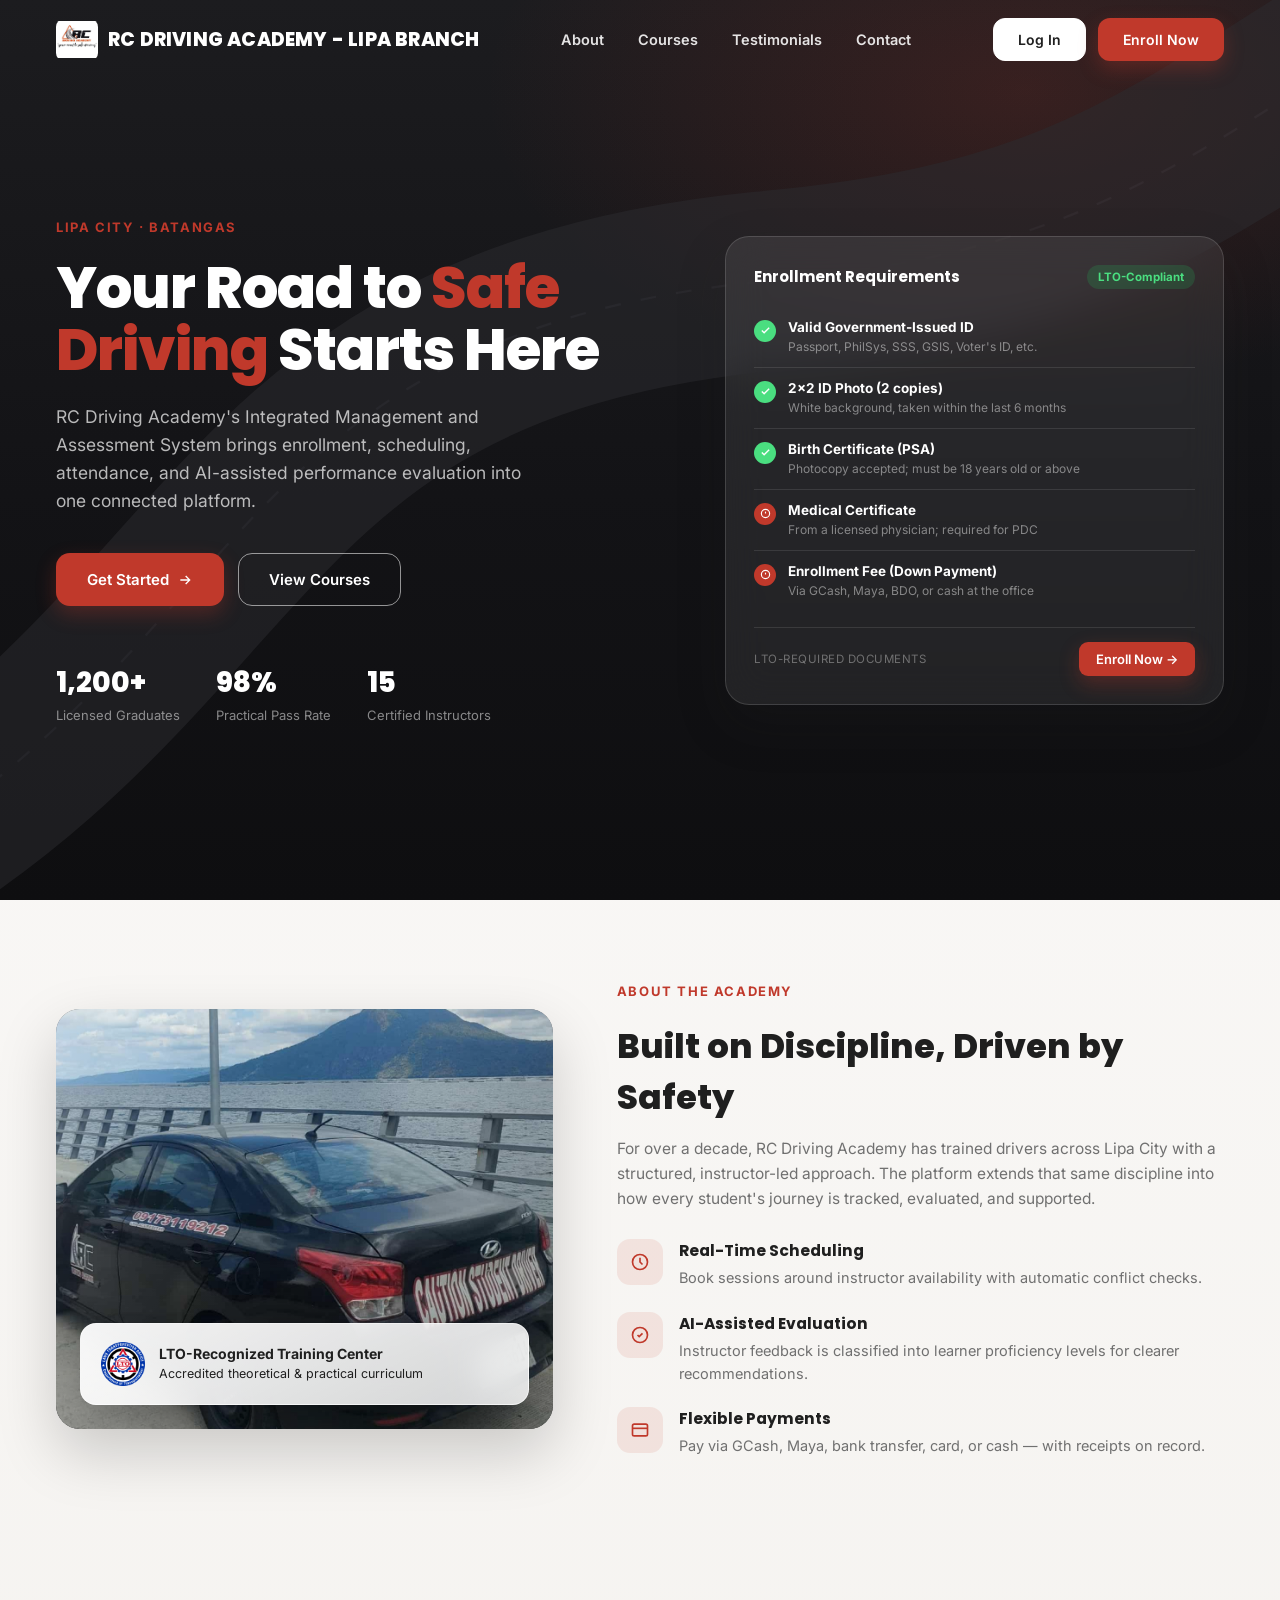
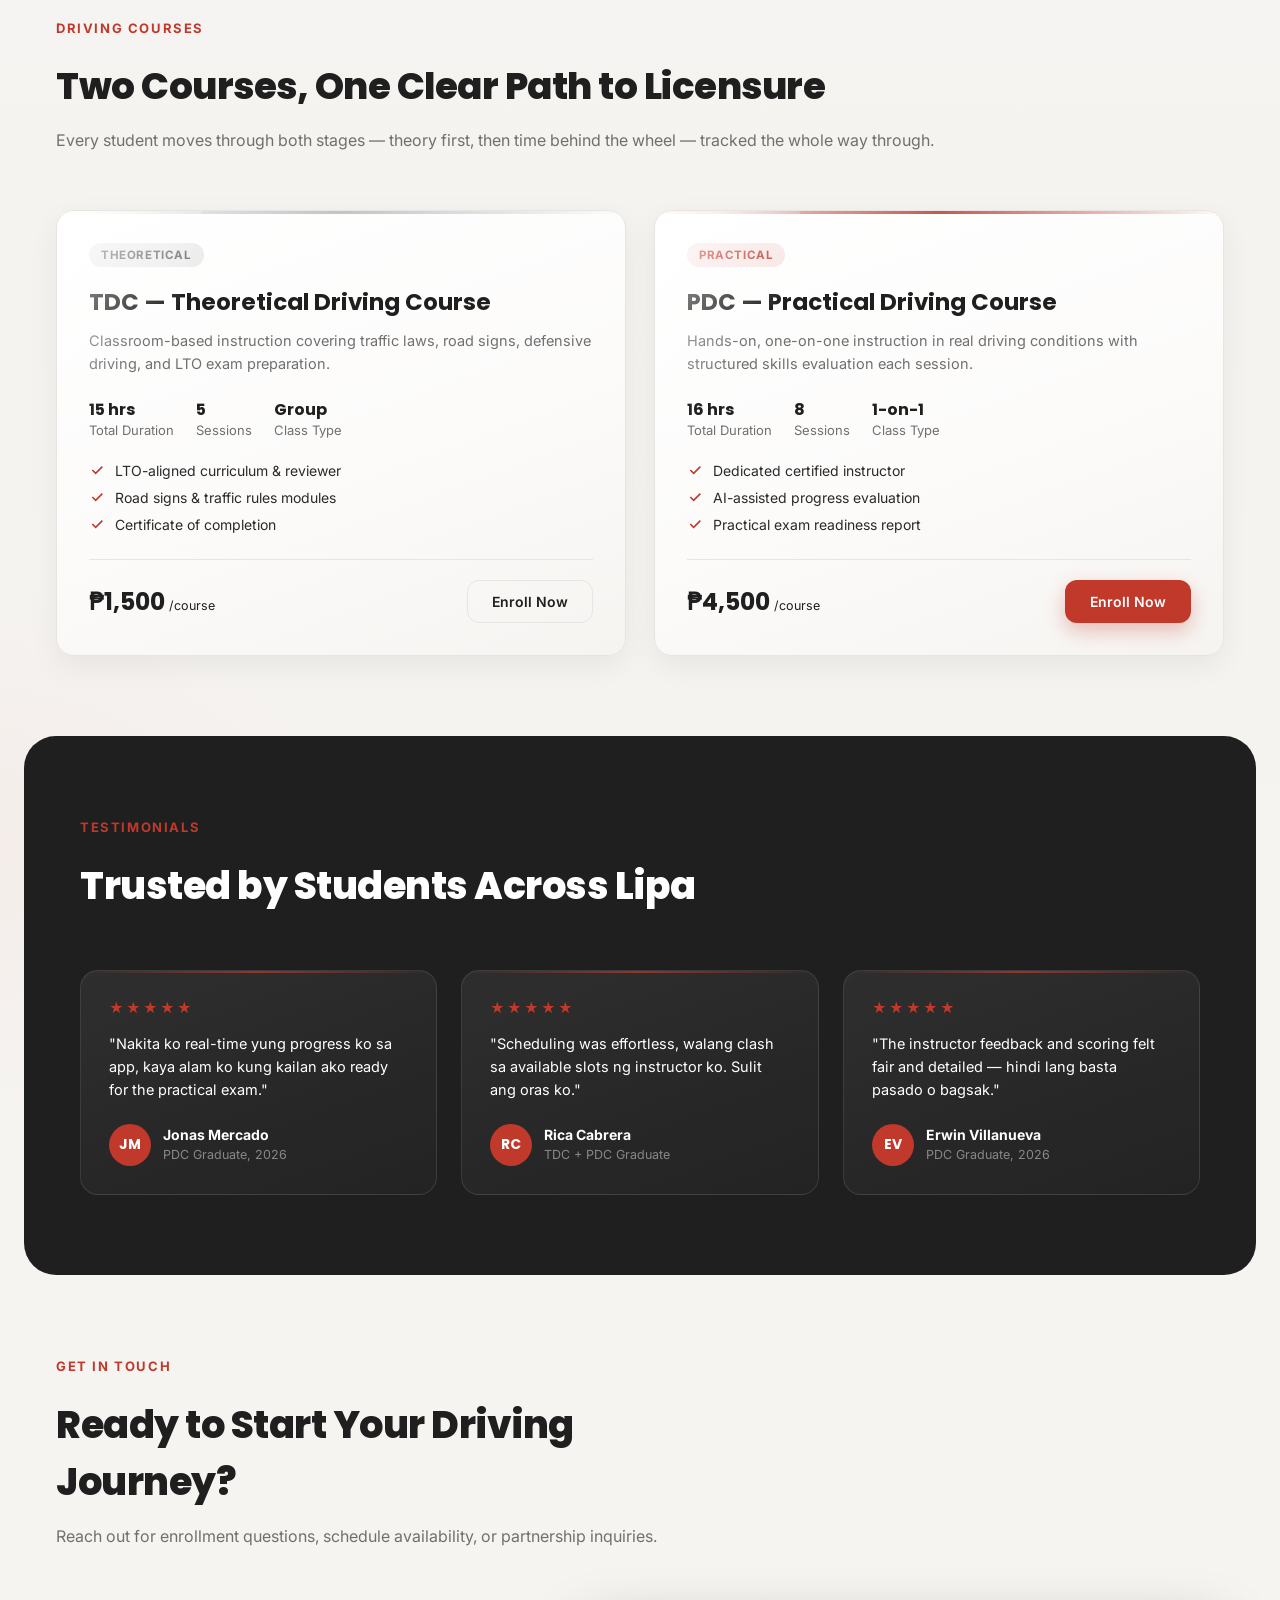
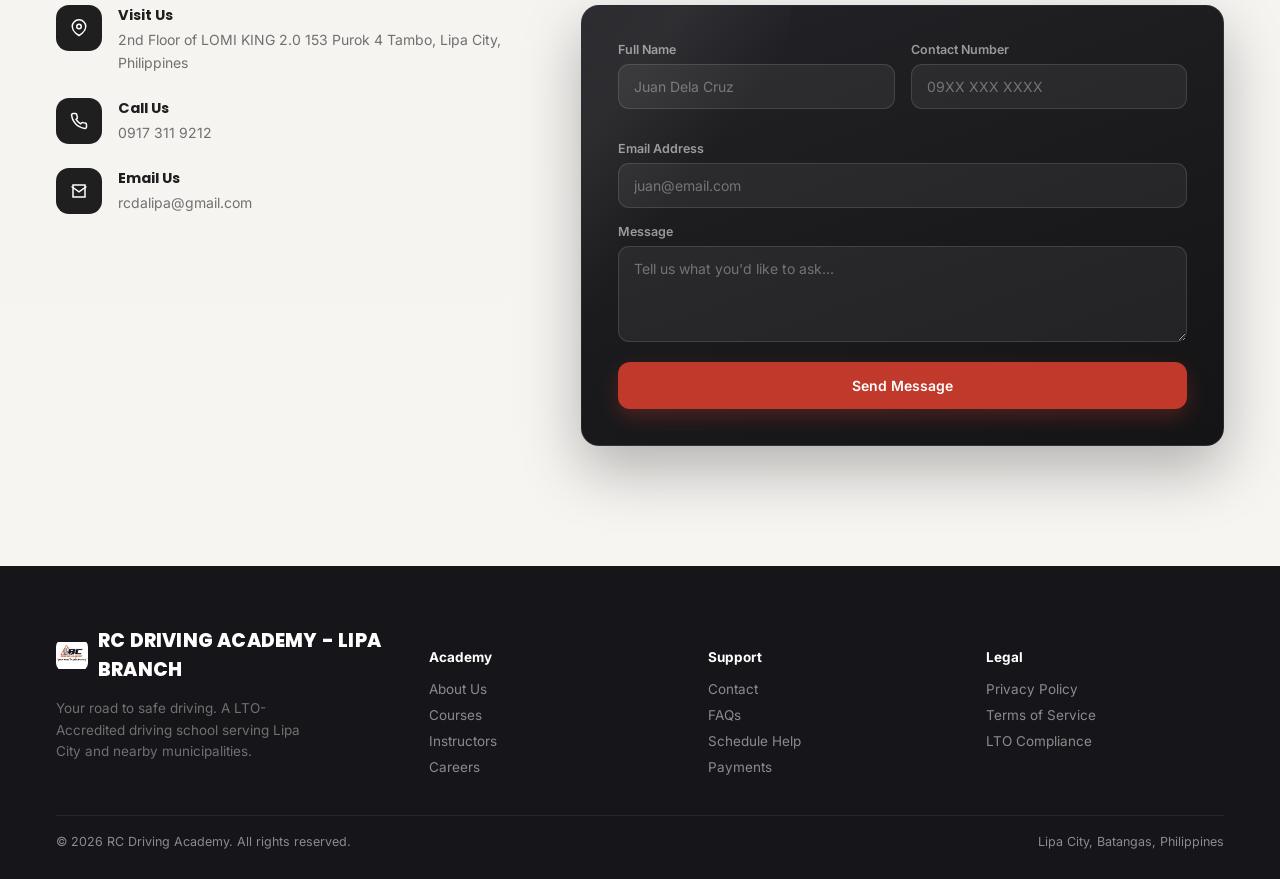
==== public/frontend/index.html @ 9622f2db "Make the profile modal comfortable on small screens" ====
<!DOCTYPE html>
<html lang="en">
<head>
<meta charset="UTF-8">
<meta name="viewport" content="width=device-width, initial-scale=1.0">
<title>RC Driving Academy</title>
<link rel="preconnect" href="https://fonts.googleapis.com">
<link href="https://fonts.googleapis.com/css2?family=Poppins:wght@400;500;600;700;800&family=Inter:wght@400;500;600;700&family=JetBrains+Mono:wght@500;600;700&display=swap" rel="stylesheet">
<link rel="stylesheet" href="css/base.css?v=40">
<link rel="stylesheet" href="css/landing.css?v=40">
<link rel="stylesheet" href="css/legal.css?v=40">
<link rel="stylesheet" href="css/responsive.css?v=40">
</head>
<body>

  <nav class="nav" id="mainNav">
    <div class="brand">
      <img src="images/RCDA logo.jpg" alt="RCDA" class="logo" onerror="this.style.display='none';this.nextSibling.style.display='flex'">
      <div class="mark" style="display:none"><svg width="18" height="18" viewBox="0 0 24 24" fill="none"><path d="M12 2L20 20H4L12 2Z" stroke="#C0392B" stroke-width="2" stroke-linejoin="round"/></svg></div>
      <span>RC DRIVING ACADEMY - LIPA BRANCH</span>
    </div>
    <div class="nav-links">
      <a href="#about">About</a><a href="#courses">Courses</a>
      <a href="#testimonials">Testimonials</a><a href="#contact">Contact</a>
    </div>
    <div class="nav-cta">
      <button class="btn btn-ghost" onclick="location.href='login.html'">Log In</button>
      <button class="btn btn-primary" onclick="location.href='signup.html'">Enroll Now</button>
      <button class="nav-burger" onclick="toggleLandingNav()" aria-label="Open menu" aria-expanded="false">
        <span></span><span></span><span></span>
      </button>
    </div>
    <div class="nav-mobile" id="navMobile">
      <a href="#about" onclick="toggleLandingNav()">About</a>
      <a href="#courses" onclick="toggleLandingNav()">Courses</a>
      <a href="#testimonials" onclick="toggleLandingNav()">Testimonials</a>
      <a href="#contact" onclick="toggleLandingNav()">Contact</a>
      <button class="btn btn-ghost" style="margin-top:8px;" onclick="location.href='login.html'">Log In</button>
      <button class="btn btn-primary" style="margin-top:8px;" onclick="location.href='signup.html'">Enroll Now</button>
    </div>
  </nav>

  <section class="hero">
    <svg class="hero-road" viewBox="0 0 1280 800" preserveAspectRatio="xMidYMid slice" xmlns="http://www.w3.org/2000/svg" style="overflow:hidden;display:block;">
      <path d="M -100 800 C 300 600, 250 300, 750 250 C 1100 220, 1150 100, 1450 -50" stroke="#2c2c30" stroke-width="160" fill="none"/>
      <path d="M -100 800 C 300 600, 250 300, 750 250 C 1100 220, 1150 100, 1450 -50" stroke="#3a3a40" stroke-width="2" stroke-dasharray="14 18" fill="none"/>
    </svg>
    <div class="hero-inner">
      <div>
        <div class="eyebrow">LIPA CITY · BATANGAS</div>
        <h1>Your Road to <span>Safe Driving</span> Starts Here</h1>
        <p class="lead">RC Driving Academy's Integrated Management and Assessment System brings enrollment, scheduling, attendance, and AI-assisted performance evaluation into one connected platform.</p>
        <div class="hero-actions">
          <button class="btn btn-primary btn-lg" onclick="location.href='login.html'">Get Started
            <svg width="16" height="16" viewBox="0 0 24 24" fill="none" stroke="white" stroke-width="2"><path d="M5 12h14M13 6l6 6-6 6"/></svg>
          </button>
          <button class="btn btn-ghost btn-lg" style="border-color:var(--line);color:white;" onclick="document.getElementById('courses').scrollIntoView({behavior:'smooth'})">View Courses</button>
        </div>
        <div class="hero-stats">
          <div class="stat"><b>1,200+</b><span>Licensed Graduates</span></div>
          <div class="stat"><b>98%</b><span>Practical Pass Rate</span></div>
          <div class="stat"><b>15</b><span>Certified Instructors</span></div>
        </div>
      </div>
      <div class="hero-card">
        <div class="hero-card-top">
          <h4>Enrollment Requirements</h4>
          <span class="pill green">LTO-Compliant</span>
        </div>
        <div style="display:flex;flex-direction:column;gap:0;">

          <div style="display:flex;align-items:flex-start;gap:12px;padding:12px 0;border-bottom:1px solid rgba(255,255,255,0.1);">
            <div style="width:22px;height:22px;border-radius:50%;background:#4ade80;display:flex;align-items:center;justify-content:center;flex-shrink:0;margin-top:1px;">
              <svg width="11" height="11" viewBox="0 0 24 24" fill="none" stroke="white" stroke-width="3"><path d="M20 6L9 17l-5-5"/></svg>
            </div>
            <div><b style="color:white;font-size:13.5px;display:block;">Valid Government-Issued ID</b><span style="color:rgba(255,255,255,0.45);font-size:12px;">Passport, PhilSys, SSS, GSIS, Voter's ID, etc.</span></div>
          </div>

          <div style="display:flex;align-items:flex-start;gap:12px;padding:12px 0;border-bottom:1px solid rgba(255,255,255,0.1);">
            <div style="width:22px;height:22px;border-radius:50%;background:#4ade80;display:flex;align-items:center;justify-content:center;flex-shrink:0;margin-top:1px;">
              <svg width="11" height="11" viewBox="0 0 24 24" fill="none" stroke="white" stroke-width="3"><path d="M20 6L9 17l-5-5"/></svg>
            </div>
            <div><b style="color:white;font-size:13.5px;display:block;">2×2 ID Photo (2 copies)</b><span style="color:rgba(255,255,255,0.45);font-size:12px;">White background, taken within the last 6 months</span></div>
          </div>

          <div style="display:flex;align-items:flex-start;gap:12px;padding:12px 0;border-bottom:1px solid rgba(255,255,255,0.1);">
            <div style="width:22px;height:22px;border-radius:50%;background:#4ade80;display:flex;align-items:center;justify-content:center;flex-shrink:0;margin-top:1px;">
              <svg width="11" height="11" viewBox="0 0 24 24" fill="none" stroke="white" stroke-width="3"><path d="M20 6L9 17l-5-5"/></svg>
            </div>
            <div><b style="color:white;font-size:13.5px;display:block;">Birth Certificate (PSA)</b><span style="color:rgba(255,255,255,0.45);font-size:12px;">Photocopy accepted; must be 18 years old or above</span></div>
          </div>

          <div style="display:flex;align-items:flex-start;gap:12px;padding:12px 0;border-bottom:1px solid rgba(255,255,255,0.1);">
            <div style="width:22px;height:22px;border-radius:50%;background:var(--orange);display:flex;align-items:center;justify-content:center;flex-shrink:0;margin-top:1px;">
              <svg width="11" height="11" viewBox="0 0 24 24" fill="none" stroke="white" stroke-width="2.5"><circle cx="12" cy="12" r="9"/><line x1="12" y1="8" x2="12" y2="12"/><line x1="12" y1="16" x2="12.01" y2="16"/></svg>
            </div>
            <div><b style="color:white;font-size:13.5px;display:block;">Medical Certificate</b><span style="color:rgba(255,255,255,0.45);font-size:12px;">From a licensed physician; required for PDC</span></div>
          </div>

          <div style="display:flex;align-items:flex-start;gap:12px;padding:12px 0;">
            <div style="width:22px;height:22px;border-radius:50%;background:var(--orange);display:flex;align-items:center;justify-content:center;flex-shrink:0;margin-top:1px;">
              <svg width="11" height="11" viewBox="0 0 24 24" fill="none" stroke="white" stroke-width="2.5"><circle cx="12" cy="12" r="9"/><line x1="12" y1="8" x2="12" y2="12"/><line x1="12" y1="16" x2="12.01" y2="16"/></svg>
            </div>
            <div><b style="color:white;font-size:13.5px;display:block;">Enrollment Fee (Down Payment)</b><span style="color:rgba(255,255,255,0.45);font-size:12px;">Via GCash, Maya, BDO, or cash at the office</span></div>
          </div>

        </div>
        <div style="margin-top:16px;padding-top:14px;border-top:1px solid rgba(255,255,255,0.1);display:flex;justify-content:space-between;align-items:center;">
          <span style="font-size:11.5px;color:rgba(255,255,255,0.35);letter-spacing:.5px;">LTO-REQUIRED DOCUMENTS</span>
          <button class="btn btn-primary btn-sm" onclick="location.href='signup.html'">Enroll Now →</button>
        </div>
      </div>
    </div>
  </section>

  <section class="section" id="about">
    <div class="about-grid">
      <div class="about-visual">
        <img src="images/RCDA display.jpg" alt="RC Driving Academy">
        <div class="badge-float">
          <div class="ico" id="ltoIco" style="background:transparent;">
            <img src="images/LTO logo.png" alt="LTO">
          </div>
          <div><b>LTO-Recognized Training Center</b><span>Accredited theoretical & practical curriculum</span></div>
        </div>
      </div>
      <div>
        <div class="eyebrow">ABOUT THE ACADEMY</div>
        <h2 style="font-size:34px;font-weight:800;margin-bottom:14px;">Built on Discipline, Driven by Safety</h2>
        <p style="font-size:15.5px;">For over a decade, RC Driving Academy has trained drivers across Lipa City with a structured, instructor-led approach. The platform extends that same discipline into how every student's journey is tracked, evaluated, and supported.</p>
        <div class="about-points">
          <div class="about-point">
            <div class="ico"><svg width="20" height="20" viewBox="0 0 24 24" fill="none" stroke="#C0392B" stroke-width="2"><circle cx="12" cy="12" r="9"/><path d="M12 7v5l3 3"/></svg></div>
            <div><h4>Real-Time Scheduling</h4><p>Book sessions around instructor availability with automatic conflict checks.</p></div>
          </div>
          <div class="about-point">
            <div class="ico"><svg width="20" height="20" viewBox="0 0 24 24" fill="none" stroke="#C0392B" stroke-width="2"><path d="M9 12l2 2 4-4"/><circle cx="12" cy="12" r="9"/></svg></div>
            <div><h4>AI-Assisted Evaluation</h4><p>Instructor feedback is classified into learner proficiency levels for clearer recommendations.</p></div>
          </div>
          <div class="about-point">
            <div class="ico"><svg width="20" height="20" viewBox="0 0 24 24" fill="none" stroke="#C0392B" stroke-width="2"><rect x="3" y="5" width="18" height="14" rx="2"/><path d="M3 10h18"/></svg></div>
            <div><h4>Flexible Payments</h4><p>Pay via GCash, Maya, bank transfer, card, or cash — with receipts on record.</p></div>
          </div>
        </div>
      </div>
    </div>
  </section>

  <section class="section" id="courses">
    <div class="section-head">
      <div class="eyebrow">DRIVING COURSES</div>
      <h2>Two Courses, One Clear Path to Licensure</h2>
      <p>Every student moves through both stages — theory first, then time behind the wheel — tracked the whole way through.</p>
    </div>
    <div class="course-grid">
      <div class="course-card tdc">
        <span class="tag">THEORETICAL</span>
        <h3>TDC — Theoretical Driving Course</h3>
        <p class="desc">Classroom-based instruction covering traffic laws, road signs, defensive driving, and LTO exam preparation.</p>
        <div class="course-meta">
          <div><b>15 hrs</b>Total Duration</div>
          <div><b>5</b>Sessions</div>
          <div><b>Group</b>Class Type</div>
        </div>
        <ul class="course-feats">
          <li><svg width="16" height="16" viewBox="0 0 24 24" fill="none" stroke="#C0392B" stroke-width="2.4"><path d="M5 12l5 5L20 7"/></svg> LTO-aligned curriculum & reviewer</li>
          <li><svg width="16" height="16" viewBox="0 0 24 24" fill="none" stroke="#C0392B" stroke-width="2.4"><path d="M5 12l5 5L20 7"/></svg> Road signs & traffic rules modules</li>
          <li><svg width="16" height="16" viewBox="0 0 24 24" fill="none" stroke="#C0392B" stroke-width="2.4"><path d="M5 12l5 5L20 7"/></svg> Certificate of completion</li>
        </ul>
        <div class="price-row">
          <div class="price"><b>₱1,500</b><span> /course</span></div>
          <button class="btn btn-ghost" onclick="location.href='signup.html'">Enroll Now</button>
        </div>
      </div>
      <div class="course-card pdc">
        <span class="tag">PRACTICAL</span>
        <h3>PDC — Practical Driving Course</h3>
        <p class="desc">Hands-on, one-on-one instruction in real driving conditions with structured skills evaluation each session.</p>
        <div class="course-meta">
          <div><b>16 hrs</b>Total Duration</div>
          <div><b>8</b>Sessions</div>
          <div><b>1-on-1</b>Class Type</div>
        </div>
        <ul class="course-feats">
          <li><svg width="16" height="16" viewBox="0 0 24 24" fill="none" stroke="#C0392B" stroke-width="2.4"><path d="M5 12l5 5L20 7"/></svg> Dedicated certified instructor</li>
          <li><svg width="16" height="16" viewBox="0 0 24 24" fill="none" stroke="#C0392B" stroke-width="2.4"><path d="M5 12l5 5L20 7"/></svg> AI-assisted progress evaluation</li>
          <li><svg width="16" height="16" viewBox="0 0 24 24" fill="none" stroke="#C0392B" stroke-width="2.4"><path d="M5 12l5 5L20 7"/></svg> Practical exam readiness report</li>
        </ul>
        <div class="price-row">
          <div class="price"><b>₱4,500</b><span> /course</span></div>
          <button class="btn btn-primary" onclick="location.href='signup.html'">Enroll Now</button>
        </div>
      </div>
    </div>
  </section>

  <section class="section dark" id="testimonials">
    <div class="section-head">
      <div class="eyebrow">TESTIMONIALS</div>
      <h2>Trusted by Students Across Lipa</h2>
    </div>
    <div class="testi-grid">
      <div class="testi-card">
        <div class="testi-stars">★★★★★</div>
        <p>"Nakita ko real-time yung progress ko sa app, kaya alam ko kung kailan ako ready for the practical exam."</p>
        <div class="testi-person"><div class="testi-avatar">JM</div><div><b>Jonas Mercado</b><span>PDC Graduate, 2026</span></div></div>
      </div>
      <div class="testi-card">
        <div class="testi-stars">★★★★★</div>
        <p>"Scheduling was effortless, walang clash sa available slots ng instructor ko. Sulit ang oras ko."</p>
        <div class="testi-person"><div class="testi-avatar">RC</div><div><b>Rica Cabrera</b><span>TDC + PDC Graduate</span></div></div>
      </div>
      <div class="testi-card">
        <div class="testi-stars">★★★★★</div>
        <p>"The instructor feedback and scoring felt fair and detailed — hindi lang basta pasado o bagsak."</p>
        <div class="testi-person"><div class="testi-avatar">EV</div><div><b>Erwin Villanueva</b><span>PDC Graduate, 2026</span></div></div>
      </div>
    </div>
  </section>

  <section class="section" id="contact">
    <div class="section-head">
      <div class="eyebrow">GET IN TOUCH</div>
      <h2>Ready to Start Your Driving Journey?</h2>
      <p>Reach out for enrollment questions, schedule availability, or partnership inquiries.</p>
    </div>
    <div class="contact-wrap">
      <div class="contact-info">
        <div class="contact-item">
          <div class="ico"><svg width="18" height="18" viewBox="0 0 24 24" fill="none" stroke="white" stroke-width="2"><path d="M21 10c0 7-9 12-9 12s-9-5-9-12a9 9 0 1118 0z"/><circle cx="12" cy="10" r="3"/></svg></div>
          <div><h4>Visit Us</h4><p>2nd Floor of LOMI KING 2.0 153 Purok 4 Tambo, Lipa City, Philippines</p></div>
        </div>
        <div class="contact-item">
          <div class="ico"><svg width="18" height="18" viewBox="0 0 24 24" fill="none" stroke="white" stroke-width="2"><path d="M22 16.92v3a2 2 0 01-2.18 2 19.79 19.79 0 01-8.63-3.07 19.5 19.5 0 01-6-6 19.79 19.79 0 01-3.07-8.67A2 2 0 014.11 2h3a2 2 0 012 1.72c.13.96.34 1.91.62 2.81a2 2 0 01-.45 2.11L8.09 9.91a16 16 0 006 6l1.27-1.27a2 2 0 012.11-.45c.9.28 1.85.49 2.81.62A2 2 0 0122 16.92z"/></svg></div>
          <div><h4>Call Us</h4><p>0917 311 9212</p></div>
        </div>
        <div class="contact-item">
          <div class="ico"><svg width="18" height="18" viewBox="0 0 24 24" fill="none" stroke="white" stroke-width="2"><path d="M4 4h16v16H4V4z"/><path d="M22 6l-10 7L2 6"/></svg></div>
          <div><h4>Email Us</h4><p>rcdalipa@gmail.com</p></div>
        </div>
      </div>
      <div class="contact-form">
        <div class="form-row">
          <div class="field"><label>Full Name</label><input placeholder="Juan Dela Cruz"></div>
          <div class="field"><label>Contact Number</label><input placeholder="09XX XXX XXXX"></div>
        </div>
        <div class="field"><label>Email Address</label><input placeholder="juan@email.com"></div>
        <div class="field"><label>Message</label><textarea rows="4" placeholder="Tell us what you'd like to ask..."></textarea></div>
        <button class="btn btn-primary" style="width:100%;justify-content:center;padding:14px;">Send Message</button>
      </div>
    </div>
  </section>

  <footer>
    <div class="footer-grid">
      <div>
        <div class="brand" style="color:white;margin-bottom:14px;">
          <img src="images/RCDA logo.jpg" alt="RCDA" class="logo" style="width:32px;height:32px;" onerror="this.style.display='none';this.nextSibling.style.display='flex'">
          <div class="mark" style="display:none"><svg width="18" height="18" viewBox="0 0 24 24" fill="none"><path d="M12 2L20 20H4L12 2Z" stroke="#C0392B" stroke-width="2" stroke-linejoin="round"/></svg></div>
          RC DRIVING ACADEMY - LIPA BRANCH
        </div>
        <p style="max-width:260px;font-size:13.5px;">Your road to safe driving. A LTO-Accredited driving school serving Lipa City and nearby municipalities.</p>
      </div>
      <div><h5>Academy</h5><ul><li><a href="#about">About Us</a></li><li><a href="#courses">Courses</a></li><li><a href="#about">Instructors</a></li><li><a href="mailto:rcdalipa@gmail.com">Careers</a></li></ul></div>
      <div><h5>Support</h5><ul><li><a href="#contact">Contact</a></li><li><a href="#contact">FAQs</a></li><li><a href="#contact">Schedule Help</a></li><li><a href="#contact">Payments</a></li></ul></div>
      <div><h5>Legal</h5><ul><li><a href="javascript:void(0)" onclick="openModal('privacyModal')">Privacy Policy</a></li><li><a href="javascript:void(0)" onclick="openModal('termsModal')">Terms of Service</a></li><li><a href="#about">LTO Compliance</a></li></ul></div>
    </div>
    <div class="footer-bottom">
      <span>© 2026 RC Driving Academy. All rights reserved.</span>
      <span>Lipa City, Batangas, Philippines</span>
    </div>
  </footer>

<!-- PRIVACY POLICY MODAL -->
<div class="modal-overlay" id="privacyModal">
  <div class="modal-box" style="max-width:680px;">
    <div class="modal-head">
      <h3>Privacy Policy</h3>
      <button class="modal-close" onclick="closeModal('privacyModal')" aria-label="Close">✕</button>
    </div>
    <p style="font-size:12.5px;color:var(--gray);margin:-10px 0 18px;">Last updated: July 9, 2026</p>
    <div class="modal-legal">
      <p>RC Driving Academy ("RCDA," "we," "us," or "our") respects your privacy and is committed to protecting the personal data you share with us through our Integrated Management and Assessment System (the "System"). This Privacy Policy explains what we collect, why we collect it, and the rights you have over it, in line with the <b>Data Privacy Act of 2012 (Republic Act No. 10173)</b> and its Implementing Rules and Regulations.</p>

      <h2>1. Information We Collect</h2>
      <ul>
        <li><b>Account information</b> — name, email address, contact number, and password (stored hashed, never in plain text).</li>
        <li><b>Enrollment information</b> — course selection, enrollment status, and reference codes.</li>
        <li><b>Payment information</b> — for online payments, only the last 4 digits of a card/e-wallet number and transaction status are retained on our servers; full card numbers, CVV, and expiry are transmitted directly to our payment processor and are never stored by RCDA. For face-to-face payments, an administrator manually records the amount and date received.</li>
        <li><b>Assessment data</b> — instructor notes, session records, and performance classifications used to track a student's progress.</li>
        <li><b>Technical data</b> — browser type, device information, and usage logs, collected automatically to keep the System secure and working correctly.</li>
      </ul>

      <h2>2. How We Use Your Information</h2>
      <ul>
        <li>To create and manage your student, instructor, or administrator account.</li>
        <li>To process enrollment and payment for driving courses.</li>
        <li>To schedule sessions and record attendance and performance.</li>
        <li>To communicate with you about your enrollment, schedule changes, or account requests.</li>
        <li>To maintain the security, integrity, and improvement of the System.</li>
      </ul>

      <h2>3. Sharing of Information</h2>
      <p>We do not sell your personal data. We only share information with:</p>
      <ul>
        <li>Payment processors (e.g. GCash, Maya, card networks), solely to complete a transaction you initiated.</li>
        <li>Instructors and administrators within RCDA, limited to what is necessary to manage your enrollment and training.</li>
        <li>Government agencies or regulators, only when required by law (e.g. LTO reporting requirements).</li>
      </ul>

      <h2>4. Data Retention</h2>
      <p>We retain your personal data for as long as your account is active, and for a reasonable period afterward to comply with legal, tax, and regulatory obligations related to driving-school certification records.</p>

      <h2>5. Your Rights</h2>
      <p>Under the Data Privacy Act, you have the right to:</p>
      <ul>
        <li>Be informed of how your data is processed.</li>
        <li>Access a copy of the personal data we hold about you.</li>
        <li>Request correction of inaccurate data.</li>
        <li>Request deletion or blocking of your data, subject to legal retention requirements.</li>
        <li>Object to certain processing and lodge a complaint with the National Privacy Commission.</li>
      </ul>
      <p>To exercise any of these rights, contact our Data Protection Officer at <a href="mailto:privacy@rcda.ph">privacy@rcda.ph</a>.</p>

      <h2>6. Security</h2>
      <p>We use industry-standard safeguards — including encrypted connections, hashed passwords, and access controls limited by role (student, instructor, administrator) — to protect your data from unauthorized access, alteration, or disclosure.</p>

      <h2>7. Cookies &amp; Local Storage</h2>
      <p>The System may use your browser's local storage to temporarily save in-progress form entries (such as an unfinished sign-up) purely for your convenience, so you don't lose your progress if you accidentally close the tab. This data stays on your device and is cleared automatically once you complete or abandon the form.</p>

      <h2>8. Changes to This Policy</h2>
      <p>We may update this Privacy Policy from time to time. Material changes will be reflected by updating the "Last updated" date above.</p>

      <h2>9. Contact Us</h2>
      <p>If you have questions about this Privacy Policy, reach us at <a href="mailto:privacy@rcda.ph">privacy@rcda.ph</a> or visit us at the RC Driving Academy center.</p>

      <p style="margin-top:18px;padding-top:14px;border-top:1px solid var(--gray-light);font-size:12px;color:var(--gray);font-style:italic;">This page is a general template and not a substitute for legal advice. Please have counsel review it before publishing to production.</p>
    </div>
  </div>
</div>

<!-- TERMS OF SERVICE MODAL -->
<div class="modal-overlay" id="termsModal">
  <div class="modal-box" style="max-width:680px;">
    <div class="modal-head">
      <h3>Terms &amp; Conditions</h3>
      <button class="modal-close" onclick="closeModal('termsModal')" aria-label="Close">✕</button>
    </div>
    <p style="font-size:12.5px;color:var(--gray);margin:-10px 0 18px;">Last updated: July 9, 2026</p>
    <div class="modal-legal">
      <p>These Terms &amp; Conditions ("Terms") govern your access to and use of the RC Driving Academy Integrated Management and Assessment System (the "System"), including enrollment, scheduling, payments, and assessment features. By creating an account or using the System, you agree to these Terms.</p>

      <h2>1. Eligibility &amp; Accounts</h2>
      <ul>
        <li>You must provide accurate, current information when creating an account.</li>
        <li>You are responsible for keeping your password confidential and for all activity under your account.</li>
        <li>Administrator and Instructor accounts are provisioned only after review by the registrar; RCDA may decline any account request at its discretion.</li>
      </ul>

      <h2>2. Enrollment &amp; Courses</h2>
      <ul>
        <li>Course pricing shown at sign-up (TDC, PDC, or the combined package) is subject to change without prior notice; the price in effect at the time of your enrollment applies.</li>
        <li>Enrollment via <b>Pay Online</b> is confirmed once payment is verified by our processor.</li>
        <li>Enrollment via <b>Pay at the Center</b> is marked <i>Pending</i> and is only confirmed once cash payment is received and recorded by an administrator at the RCDA center.</li>
        <li>A reference code is issued upon sign-up and should be kept for verification purposes.</li>
      </ul>

      <h2>3. Payments &amp; Refunds</h2>
      <ul>
        <li>Online payments are processed through third-party payment providers (e.g. GCash, Maya, card networks). RCDA does not store your full card or e-wallet credentials.</li>
        <li>Refund eligibility, if any, is subject to RCDA's separate refund policy available at the center and is not governed by this System.</li>
        <li>Fraudulent or disputed transactions may result in enrollment suspension pending resolution.</li>
      </ul>

      <h2>4. Scheduling &amp; Attendance</h2>
      <ul>
        <li>Session schedules are managed by instructors and may be adjusted due to availability, weather, or force majeure.</li>
        <li>Repeated absences may affect your course completion timeline and certification eligibility.</li>
      </ul>

      <h2>5. Assessment &amp; Certification</h2>
      <ul>
        <li>Performance classifications (e.g. Fast Learner, Average, Needs Improvement) are instructor assessments intended to guide training and do not by themselves guarantee or deny certification.</li>
        <li>Final certification is subject to applicable LTO requirements and RCDA's completion criteria.</li>
      </ul>

      <h2>6. Acceptable Use</h2>
      <p>You agree not to: (a) misuse or attempt to gain unauthorized access to the System or other users' accounts; (b) submit false enrollment or payment information; (c) use the System for any unlawful purpose.</p>

      <h2>7. Limitation of Liability</h2>
      <p>The System is provided "as is." To the maximum extent permitted by law, RCDA is not liable for indirect, incidental, or consequential damages arising from your use of the System, including payment processing delays caused by third-party providers.</p>

      <h2>8. Changes to These Terms</h2>
      <p>RCDA may update these Terms from time to time. Continued use of the System after changes take effect constitutes acceptance of the revised Terms.</p>

      <h2>9. Governing Law</h2>
      <p>These Terms are governed by the laws of the Republic of the Philippines.</p>

      <h2>10. Contact</h2>
      <p>Questions about these Terms can be sent to <a href="mailto:support@rcda.ph">support@rcda.ph</a>.</p>

      <p style="margin-top:18px;padding-top:14px;border-top:1px solid var(--gray-light);font-size:12px;color:var(--gray);font-style:italic;">This page is a general template and not a substitute for legal advice. Please have counsel review it before publishing to production.</p>
    </div>
  </div>
</div>

<script>
  function toggleLandingNav(){
    var m = document.getElementById('navMobile');
    var b = document.querySelector('.nav-burger');
    if(!m) return;
    var open = m.classList.toggle('open');
    if(b) b.setAttribute('aria-expanded', open ? 'true' : 'false');
  }
  (function(){
    var nav = document.getElementById('mainNav');
    if(!nav) return;
    var onScroll = function(){ nav.classList.toggle('scrolled', window.scrollY > 40); };
    onScroll();
    window.addEventListener('scroll', onScroll, { passive:true });
    document.addEventListener('click', function(e){
      var m = document.getElementById('navMobile');
      if(m && m.classList.contains('open') && !nav.contains(e.target)) m.classList.remove('open');
    });
  })();
</script>
<script src="js/shared.js?v=40"></script>
</body>
</html>
---- public/frontend/css/base.css ----
:root{
    --orange:#C0392B; --orange-deep:#7E2418; --orange-light:rgba(192,57,43,0.12); --orange-sheen:#E35D4B;
    --charcoal:#1F1F1F; --charcoal-soft:#2A2A2A;
    --gray:#707070; --gray-light:#E7E5E2;
    --asphalt:#16161A; --cream:#FAF8F6; --white:#FFFFFF;
    --line:rgba(255,255,255,0.55);
    --shadow-soft:0 12px 30px rgba(31,31,31,0.08);
    --shadow-deep:0 20px 50px rgba(31,31,31,0.18);
    --radius:18px;
    --sidebar-w:240px;
  }
  *{box-sizing:border-box;}
  html,body{margin:0;padding:0;max-width:100%;overflow-x:hidden;overscroll-behavior-x:none;scrollbar-width:none;-ms-overflow-style:none;scroll-behavior:smooth;}
  html::-webkit-scrollbar,body::-webkit-scrollbar{display:none;}
  *::-webkit-scrollbar{width:0;height:0;}
  *{scrollbar-width:none;}
  body{font-family:'Inter',sans-serif;color:var(--charcoal);background:var(--cream);-webkit-font-smoothing:antialiased;overflow-x:hidden;}
  h1,h2,h3,h4{font-family:'Poppins',sans-serif;margin:0;}
  p{margin:0;line-height:1.6;color:var(--gray);}
  a{text-decoration:none;color:inherit;}
  img{max-width:100%;height:auto;}
  button{font-family:'Inter',sans-serif;cursor:pointer;border:none;}
  ::selection{background:var(--orange);color:white;}
  :focus-visible{outline:3px solid var(--orange);outline-offset:3px;}
  select,input,textarea{font-family:'Inter',sans-serif;}

    /* ========== SHARED BUTTONS ========== */
  .btn{border-radius:12px;padding:12px 24px;font-weight:600;font-size:14px;display:inline-flex;align-items:center;gap:8px;transition:.2s;white-space:nowrap;border:1.5px solid transparent;}
  .btn-primary{background:var(--orange);color:white;box-shadow:0 8px 20px rgba(192,57,43,0.3);}
  .btn-primary:hover{background:var(--orange-deep);transform:translateY(-1px);}
  .btn-ghost{background:transparent;border-color:var(--gray-light);color:var(--charcoal);}
  .btn-ghost:hover{background:rgba(31,31,31,0.05);}
  .btn-sm{padding:8px 16px;font-size:13px;border-radius:9px;}
  .btn-danger{background:#fee2e2;color:#dc2626;}
  .btn-danger:hover{background:#fecaca;}
  .btn-success{background:#dcfce7;color:#16a34a;}
  .btn-success:hover{background:#bbf7d0;}
  .btn-lg{padding:16px 30px;font-size:15px;border-radius:14px;}

    /* STATUS BADGES */
  .badge{display:inline-block;padding:4px 10px;border-radius:999px;font-size:11.5px;font-weight:700;}
  .badge.enrolled{background:#dcfce7;color:#15803d;}
  .badge.pending{background:#fef3c7;color:#b45309;}
  .badge.rejected{background:#fee2e2;color:#b91c1c;}
  .badge.active{background:#dbeafe;color:#1d4ed8;}
  .badge.completed{background:#f3e8ff;color:#7e22ce;}
  .badge.verified{background:#dcfce7;color:#15803d;}
  .badge.ongoing{background:rgba(192,57,43,0.15);color:var(--orange-deep);}
  .badge.upcoming{background:#f1f5f9;color:#475569;}
  .badge.done{background:#f0fdf4;color:#15803d;}
  .badge.fast{background:rgba(99,102,241,0.12);color:#4338ca;}
  .badge.avg{background:rgba(59,130,246,0.12);color:#1d4ed8;}
  .badge.needs{background:#fee2e2;color:#dc2626;}


    /* ========== MODALS ========== */
  .modal-overlay{position:fixed;inset:0;background:rgba(0,0,0,0.5);z-index:200;display:none;align-items:center;justify-content:center;padding:24px;}
  .modal-overlay.open{display:flex;}
  .modal-overlay .modal-box{background:white;border-radius:20px;padding:32px;width:100%;max-width:500px;max-height:85vh;overflow-y:auto;box-shadow:0 40px 80px rgba(0,0,0,0.3);}
  .modal-head{display:flex;justify-content:space-between;align-items:center;margin-bottom:24px;}
  .modal-head h3{font-size:18px;font-weight:700;}
  .modal-close{width:32px;height:32px;border-radius:8px;border:none;background:var(--gray-light);cursor:pointer;display:flex;align-items:center;justify-content:center;font-size:16px;}

    /* ========== BOOTSTRAP MODAL (JS-driven) — for the Delete Student confirmation ONLY ==========
       Uses the real bootstrap.bundle.min.js (bootstrap.Modal API, data-bs-* attributes).
       We do NOT load bootstrap.min.css (it collides with .btn/.badge/.card above), so this
       is just the minimum CSS the Modal class needs to position/animate itself, themed to RCDA. */
  .modal{position:fixed;top:0;left:0;z-index:1055;display:none;width:100%;height:100%;overflow-x:hidden;overflow-y:auto;outline:0;}
  .modal-dialog{position:relative;width:auto;margin:1.75rem auto;max-width:440px;pointer-events:none;}
  .modal.fade .modal-dialog{transition:transform .25s ease-out;transform:translate(0,-40px);}
  .modal.show .modal-dialog{transform:none;}
  .modal-dialog-centered{display:flex;align-items:center;min-height:calc(100% - 3.5rem);}
  .modal-content{position:relative;display:flex;flex-direction:column;width:100%;pointer-events:auto;background:white;background-clip:padding-box;outline:0;border:none;border-radius:var(--radius);overflow:hidden;box-shadow:var(--shadow-deep);}
  .modal-backdrop{position:fixed;inset:0;z-index:1050;background:#000;opacity:0;transition:opacity .15s linear;}
  .modal-backdrop.show{opacity:.55;}
  .modal-header{display:flex;flex-shrink:0;align-items:center;gap:14px;padding:22px 26px;background:var(--charcoal);border:none;}
  .modal-header .btn-close{margin-left:auto;}
  .modal-title{margin-bottom:0;line-height:1.5;color:white;font-size:16px;font-weight:700;font-family:'Poppins',sans-serif;}
  .modal-body{position:relative;flex:1 1 auto;padding:24px 26px;font-size:14.5px;color:var(--charcoal-soft);}
  .modal-footer{display:flex;flex-shrink:0;flex-wrap:wrap;align-items:center;justify-content:flex-end;gap:8px;padding:16px 26px;border-top:1px solid var(--gray-light);}
  .btn-close{box-sizing:content-box;width:1em;height:1em;padding:.25em;color:#000;background:transparent url("data:image/svg+xml,%3csvg xmlns='http://www.w3.org/2000/svg' viewBox='0 0 16 16' fill='%23000'%3e%3cpath d='M.293.293a1 1 0 0 1 1.414 0L8 6.586 14.293.293a1 1 0 1 1 1.414 1.414L9.414 8l6.293 6.293a1 1 0 0 1-1.414 1.414L8 9.414l-6.293 6.293a1 1 0 0 1-1.414-1.414L6.586 8 .293 1.707a1 1 0 0 1 0-1.414z'/%3e%3c/svg%3e") center/1em auto no-repeat;border:0;border-radius:8px;opacity:.55;}
  .btn-close:hover{opacity:.8;}
  .btn-close:focus{outline:0;box-shadow:0 0 0 4px rgba(192,57,43,0.25);opacity:1;}
  .btn-close-white{filter:invert(1) grayscale(100%) brightness(200%);}
  .rcda-modal-icon{width:40px;height:40px;border-radius:12px;background:rgba(192,57,43,0.18);color:var(--orange);display:flex;align-items:center;justify-content:center;font-size:19px;font-weight:800;flex-shrink:0;font-family:'Poppins',sans-serif;}
  .rcda-modal-subtitle{margin:2px 0 0;color:rgba(255,255,255,0.5);font-size:12.5px;}

    /* ========== FIELD VALIDATION STATE ==========
       Applied to the wrapper (.input-wrap / .m-inp-wrap) around an
       input/select/textarea, or directly to a checkbox, via
       RCDA.setFieldError() in shared.js. */
  .input-wrap.field-error input,
  .input-wrap.field-error select,
  .m-inp-wrap.field-error input,
  .m-inp-wrap.field-error select,
  .m-inp-wrap.field-error textarea{
    border-color:#dc2626 !important;
    box-shadow:0 0 0 4px rgba(220,38,38,0.10) !important;
  }
  .field-error-checkbox{
    outline:2px solid #dc2626;outline-offset:3px;border-radius:6px;
  }

  /* ==========================================================
     DASHBOARD SHELL — shared across admin/instructor/student dashboards
     (sidebar, topbar, stat tiles, cards, tables, dashboard-specific
     badge variants, grids). Loaded on every dashboard page, after
     this file and before the role-specific admin.css / instructor.css /
     student.css.
     ========================================================== */
/* ========== MODERN DASHBOARD ADD-ONS ========== */
/* New tokens used only by the rules below — doesn't touch anything
   already defined in base.css. Uses the same brand colors already
   in play (var(--orange), var(--cream), etc.) plus a few new ones
   for status/proficiency states and a mono "readout" font for
   numbers, so key figures read like a dashboard gauge. */
:root{
  --font-mono:'JetBrains Mono', 'Courier New', monospace;
  --indigo:#5B5BD9; --indigo-bg:#EBEBFB;
  --blue2:#2E6FE0; --blue2-bg:#E8F0FE;
  --success:#1F9D57; --success-bg:#E4F6EC;
  --warn2:#C17A0A; --warn2-bg:#FBEEDA;
  --danger2:#DC2626; --danger2-bg:#FCE8E8;
}
.mono{font-family:var(--font-mono);}


/* ========== HAMBURGER BUTTON ========== */
  .hamburger-btn{
    width:38px;height:38px;border-radius:11px;background:rgba(255,255,255,0.16);border:1px solid rgba(255,255,255,0.3);
    box-shadow:inset 0 1px 2px rgba(255,255,255,0.2),0 2px 6px rgba(0,0,0,0.08);
    display:flex;align-items:center;justify-content:center;cursor:pointer;transition:.2s;flex-shrink:0;
  }
  .hamburger-btn:hover{background:white;border-color:white;transform:translateY(-1px);}
  .hamburger-btn:hover svg{stroke:var(--orange);}
  .hamburger-btn svg{stroke:white;transition:.2s;}
  .dash-topbar.scrolled .hamburger-btn{background:var(--cream);border-color:var(--gray-light);box-shadow:none;}
  .dash-topbar.scrolled .hamburger-btn svg{stroke:var(--charcoal);}
  .dash-topbar.scrolled .hamburger-btn:hover{background:var(--orange);border-color:var(--orange);}
  .dash-topbar.scrolled .hamburger-btn:hover svg{stroke:white;}


  /* ========== SIDEBAR OVERLAY ========== */
  .sidebar-overlay{
    display:none;position:fixed;inset:0;background:rgba(0,0,0,0.45);z-index:49;
    backdrop-filter:blur(2px);cursor:pointer;
  }
  .sidebar-overlay.active{display:block;}


  /* ========== DASHBOARD SHELL ========== */
  .dash-shell{display:flex;min-height:100vh;background:#F0EFED;}

  /* SIDEBAR — hidden off-screen by default on ALL screen sizes,
     opened by hamburger. This makes it consistent everywhere. */
  .sidebar{
    width:var(--sidebar-w);height:100vh;height:100dvh;background:var(--asphalt);
    display:flex;flex-direction:column;
    position:fixed;left:0;top:0;bottom:0;z-index:50;
    transform:translateX(-100%);
    transition:transform .28s cubic-bezier(.4,0,.2,1);
    overflow:hidden;
  }
  .sidebar.open{transform:translateX(0);}

  .sidebar-brand{padding:24px 20px 18px;border-bottom:1px solid rgba(255,255,255,0.07);}
  .sidebar-brand .brand{color:white;font-size:14px;display:flex;align-items:center;gap:10px;font-family:'Poppins';font-weight:800;}
  .sidebar-brand .brand .mark{width:32px;height:32px;border-radius:8px;background:rgba(255,255,255,0.05);display:flex;align-items:center;justify-content:center;flex-shrink:0;overflow:hidden;}
  .sidebar-brand .brand .mark img{width:100%;height:100%;object-fit:cover;}
  .sidebar-user{padding:16px 20px;border-bottom:1px solid rgba(255,255,255,0.07);display:flex;align-items:center;gap:10px;}
  .sidebar-avatar{width:36px;height:36px;border-radius:50%;background:var(--orange);display:flex;align-items:center;justify-content:center;color:white;font-weight:700;font-size:13px;flex-shrink:0;}
  .sidebar-user-info b{color:white;font-size:13px;display:block;}
  .sidebar-user-info span{color:rgba(255,255,255,0.4);font-size:11.5px;}
  .sidebar-nav{flex:1 1 auto;padding:14px 10px;overflow-y:auto;min-height:0;}
  .sidebar-section-label{font-size:10.5px;font-weight:700;letter-spacing:1.2px;color:rgba(255,255,255,0.3);text-transform:uppercase;padding:10px 10px 6px;}
  .nav-item{
    position:relative;display:flex;align-items:center;gap:10px;padding:10px 12px 10px 16px;border-radius:10px;
    color:rgba(255,255,255,0.55);font-size:13.5px;font-weight:500;cursor:pointer;transition:.2s;margin-bottom:2px;
  }
  .nav-item:hover{background:rgba(255,255,255,0.07);color:white;}
  .nav-item.active{background:rgba(192,57,43,0.18);color:var(--orange);}
  .nav-item.active::before{content:'';position:absolute;left:0;top:6px;bottom:6px;width:3px;border-radius:2px;background:var(--orange);}
  .nav-item svg{flex-shrink:0;}
  .sidebar-footer{flex-shrink:0;padding:16px 10px;border-top:1px solid rgba(255,255,255,0.07);background:var(--asphalt);}


  /* ========== MAIN CONTENT ========== */
  .dash-main{margin-left:0;flex:1;display:flex;flex-direction:column;min-height:100vh;width:100%;}

  .dash-topbar{
    background:linear-gradient(135deg,var(--orange-sheen) 0%,var(--orange) 55%,#7E2418 100%);
    box-shadow:0 2px 6px rgba(0,0,0,0.12);
    padding:0 24px;height:64px;display:flex;align-items:center;gap:14px;justify-content:space-between;
    position:sticky;top:0;z-index:40;
    transition:background .25s ease,box-shadow .25s ease;
  }
  .dash-topbar.scrolled{
    background:white;box-shadow:0 2px 10px rgba(0,0,0,0.08);border-bottom:1px solid var(--gray-light);
  }
  .topbar-left{display:flex;align-items:center;gap:14px;}
  .topbar-title{font-family:'Poppins';font-weight:700;font-size:16px;color:white;text-shadow:0 1px 2px rgba(0,0,0,0.1);transition:color .25s ease,text-shadow .25s ease;}
  .dash-topbar.scrolled .topbar-title{color:var(--charcoal);text-shadow:none;}
  .topbar-right{display:flex;align-items:center;gap:16px;}
  .notif-btn{width:38px;height:38px;border-radius:50%;background:rgba(255,255,255,0.16);border:1px solid rgba(255,255,255,0.3);box-shadow:inset 0 1px 2px rgba(255,255,255,0.2),0 2px 6px rgba(0,0,0,0.08);display:flex;align-items:center;justify-content:center;position:relative;cursor:pointer;transition:.2s;}
  .notif-btn:hover{background:rgba(255,255,255,0.28);transform:translateY(-1px);}
  .notif-btn svg{stroke:white;transition:stroke .25s ease;}
  .notif-dot{position:absolute;top:6px;right:6px;width:9px;height:9px;    background:#ffe08a;border-radius:50%;border:2px solid #7E2418;box-shadow:0 0 0 1px rgba(255,255,255,0.4);transition:.25s ease;}
  .dash-topbar.scrolled .notif-btn{background:var(--cream);border-color:var(--gray-light);box-shadow:none;}
  .dash-topbar.scrolled .notif-btn svg{stroke:var(--charcoal);}
  .dash-topbar.scrolled .notif-dot{background:var(--orange);border-color:white;}
  .dash-topbar.scrolled #topbarAvatar{background:var(--orange);color:white;box-shadow:0 2px 6px rgba(192,57,43,0.3);}
  .dash-body{flex:1;padding:28px 24px;}

  /* PANELS */
  .panel{display:none;}
  .panel.active{display:block;}


  /* ========== STAT CARDS (gauge tiles) ========== */
  .stat-cards{display:grid;grid-template-columns:repeat(4,1fr);gap:18px;margin-bottom:24px;}
  .stat-card{position:relative;background:white;border-radius:16px;padding:22px 24px;box-shadow:var(--shadow-soft);border:1px solid var(--gray-light);transition:.2s;overflow:hidden;display:flex;align-items:center;gap:6px;}
  .stat-card:hover{box-shadow:var(--shadow-deep);transform:translateY(-2px);}
  .stat-card .stat-text{flex:1;min-width:0;text-align:center;}
  .stat-card .label{font-size:12px;font-weight:600;letter-spacing:.5px;color:var(--gray);text-transform:uppercase;margin-bottom:10px;}
  .stat-card .value{font-family:var(--font-mono);font-size:30px;font-weight:700;color:var(--charcoal);line-height:1;letter-spacing:-.5px;}
  .stat-card .sub{font-size:12.5px;color:var(--gray);margin-top:8px;}
  .stat-card .sub.up{color:#16a34a;}
  .stat-card .sub.warn{color:#d97706;}
  .stat-card .ico-wrap{flex-shrink:0;width:58px;height:58px;border-radius:14px;display:flex;align-items:center;justify-content:center;background:var(--cream);border:1px solid var(--gray-light);overflow:hidden;padding:10px;box-sizing:border-box;}
  .stat-card .ico-wrap img{width:100%;height:100%;object-fit:contain;}


  /* ========== CARDS & TABLES ========== */
  .card{background:white;border-radius:16px;padding:24px;box-shadow:var(--shadow-soft);border:1px solid var(--gray-light);margin-bottom:20px;}
  .card-head{display:flex;justify-content:space-between;align-items:center;margin-bottom:20px;}
.card-head .toolbar{display:flex;gap:8px;align-items:center;}
  .card-head h3{font-size:15px;font-weight:700;display:flex;align-items:center;gap:8px;}
  .card-head h3::before{content:'';width:5px;height:14px;border-radius:2px;background:var(--orange);display:inline-block;}
  /* ========== FILTER DROPDOWN ========== */
  .filter-wrap{position:relative;}
  .filter-menu{display:none;position:absolute;top:calc(100% + 6px);right:0;background:white;border:1px solid var(--gray-light);border-radius:12px;box-shadow:var(--shadow-deep);padding:12px 14px;min-width:160px;z-index:50;}
  .filter-menu.open{display:block;}
  .filter-menu-title{font-size:11px;font-weight:700;color:var(--gray);text-transform:uppercase;letter-spacing:.5px;margin-bottom:8px;}
  .filter-check{display:flex;align-items:center;gap:8px;font-size:13.5px;padding:6px 0;cursor:pointer;color:var(--charcoal);}
  .filter-check input{width:15px;height:15px;accent-color:var(--orange);cursor:pointer;}
  table{width:100%;border-collapse:collapse;}
  th{text-align:left;font-size:12.5px;font-weight:700;letter-spacing:.5px;color:var(--gray);text-transform:uppercase;padding:13px 16px;border-bottom:1px solid var(--gray-light);}
  td{padding:17px 16px;font-size:15px;border-bottom:1px solid rgba(231,229,226,0.6);}
  tr:last-child td{border-bottom:none;}
  tr:hover td{background:rgba(192,57,43,0.025);}


  /* TWO / THREE COL GRIDS */
  .two-col{display:grid;grid-template-columns:1fr 1fr;gap:20px;align-items:stretch;}
  .two-col > .card{margin-bottom:0;display:flex;flex-direction:column;}
  .three-col{display:grid;grid-template-columns:1fr 1fr 1fr;gap:20px;}


  /* ========== STATUS BADGES ========== */
  .badge{display:inline-flex;align-items:center;padding:5px 12px;border-radius:999px;font-size:11.5px;font-weight:700;letter-spacing:.2px;white-space:nowrap;}
  .badge.fast{background:rgba(99,102,241,0.14);color:#4f46e5;}
  .badge.avg{background:rgba(59,130,246,0.12);color:#2563eb;}
  .badge.needs{background:rgba(248,113,113,0.16);color:#dc2626;}
  .badge.enrolled, .badge.active, .badge.verified, .badge.completed, .badge.done{background:var(--success-bg);color:var(--success);}
  .badge.pending{background:var(--warn2-bg);color:var(--warn2);}
  .badge.upcoming{background:var(--gray-light);color:var(--gray);}
  .badge.confirmed{background:var(--blue2-bg);color:var(--blue2);}


  /* button disabled state (generic) */
  .btn:disabled{opacity:.55;cursor:not-allowed;}

  /* ========== RESPONSIVE (shell / stat cards / grids / tables) ========== */
  @media(max-width:1200px){
    .stat-cards{grid-template-columns:repeat(2,1fr);}
  }
  @media(max-width:900px){
    .stat-cards{grid-template-columns:repeat(2,1fr);}
    .two-col,.three-col{grid-template-columns:1fr;}
    .dash-body{padding:20px 16px;}
    .dash-topbar{padding:0 16px;}
  }
  @media(max-width:600px){
    .stat-cards{grid-template-columns:1fr 1fr;}
    .stat-cards[style]{grid-template-columns:1fr 1fr !important;}
    .stat-card{padding:16px 14px;gap:10px;}
    .stat-card .value{font-size:22px;}
    .stat-card .ico-wrap{width:44px;height:44px;}
    .card-head{flex-direction:column;align-items:flex-start;gap:12px;}
    .card-head .toolbar{width:100%;flex-wrap:wrap;display:flex;gap:8px;}
    .card-head .toolbar input{width:100% !important;flex:1 1 100%;}
    table{font-size:12.5px;}
    th,td{padding:10px 10px;}

  /* ========== RCDA LOADING SPINNER ========== */
  .rcda-loading{display:flex;flex-direction:column;align-items:center;justify-content:center;gap:14px;padding:54px 0;color:var(--gray);font-size:14px;font-family:Inter,system-ui,sans-serif;}
  .rcda-spinner{width:36px;height:36px;border:3px solid var(--gray-light);border-top-color:var(--orange);border-radius:50%;animation:rcda-spin .8s linear infinite;}
  @keyframes rcda-spin{to{transform:rotate(360deg);}}

  /* ========== RCDA CENTERED ALERTS (system-modal style) ========== */
  #rcdaToastRoot{position:fixed;inset:0;z-index:9999;display:flex;align-items:center;justify-content:center;padding:20px;}
  .rcda-toast-overlay{position:fixed;inset:0;display:flex;align-items:center;justify-content:center;background:rgba(16,18,22,0.5);opacity:0;transition:opacity .24s ease;backdrop-filter:blur(2px);cursor:pointer;}
  .rcda-toast-overlay.show{opacity:1;}

  .rcda-toast{position:relative;width:min(420px,94vw);box-sizing:border-box;background:#fff;border-radius:20px;box-shadow:0 40px 80px rgba(16,24,40,.32);overflow:hidden;font-family:Inter,system-ui,sans-serif;line-height:1.45;transform:scale(.94) translateY(8px);opacity:0;transition:opacity .26s ease,transform .26s cubic-bezier(.2,.9,.3,1.2);}
  .rcda-toast.show{opacity:1;transform:scale(1) translateY(0);}

  .rcda-toast .toast-banner{height:6px;width:100%;}
  .rcda-toast .toast-inner{padding:30px 28px 22px;display:flex;flex-direction:column;align-items:center;text-align:center;}
  .rcda-toast .ic{flex:0 0 auto;width:64px;height:64px;border-radius:18px;display:flex;align-items:center;justify-content:center;color:#fff;font-weight:800;font-size:32px;margin-bottom:16px;box-shadow:0 10px 24px rgba(16,24,40,.18);}
  .rcda-toast .body{flex:1 1 auto;min-width:0;}
  .rcda-toast .title{font-family:'Poppins',sans-serif;font-weight:700;font-size:20px;margin-bottom:6px;color:var(--charcoal);}
  .rcda-toast .msg{flex:1 1 auto;word-break:break-word;font-size:14px;opacity:.82;color:var(--charcoal-soft);}
  .rcda-toast .bar{position:absolute;left:0;bottom:0;height:4px;width:100%;transform-origin:left;animation:rcda-toast-bar 1.69s linear forwards;}
  @keyframes rcda-toast-bar{from{transform:scaleX(1);}to{transform:scaleX(0);}}

  .rcda-toast--success .toast-banner{background:linear-gradient(90deg,#12B76A,#0E9A5A);}
  .rcda-toast--success .ic{background:linear-gradient(135deg,#12B76A,#0E9A5A);}
  .rcda-toast--success .bar{background:#12B76A;}
  .rcda-toast--error .toast-banner{background:linear-gradient(90deg,#F04438,#D92D20);}
  .rcda-toast--error .ic{background:linear-gradient(135deg,#F04438,#D92D20);}
  .rcda-toast--error .bar{background:#F04438;}
  .rcda-toast--info .toast-banner{background:linear-gradient(90deg,#2E90FA,#1C78DD);}
  .rcda-toast--info .ic{background:linear-gradient(135deg,#2E90FA,#1C78DD);}
  .rcda-toast--info .bar{background:#2E90FA;}
  }
---- public/frontend/css/landing.css ----
/* ========== SHOWROOM BACKDROP (keeps the glossy theme going past the hero) ========== */
body{
  background:
    radial-gradient(1000px 520px at 88% 4%, rgba(192,57,43,0.07), transparent 62%),
    radial-gradient(900px 500px at -5% 60%, rgba(192,57,43,0.04), transparent 55%),
    linear-gradient(180deg,#fbfaf9 0%,#f5f3f0 45%,#f7f5f2 100%);
}

/* ========== LANDING NAV ========== */
  .nav{position:fixed;top:0;left:0;right:0;z-index:100;display:flex;align-items:center;justify-content:space-between;padding:18px 56px;transition:.35s;background:transparent;}
  .nav.scrolled{background:rgba(255,255,255,0.9);backdrop-filter:blur(14px);box-shadow:0 2px 18px rgba(0,0,0,0.06);padding:14px 56px;}
  .brand{display:flex;align-items:center;gap:10px;font-family:'Poppins';font-weight:800;font-size:19px;letter-spacing:.2px;}
  .brand .mark{width:38px;height:38px;border-radius:10px;background:var(--charcoal);display:flex;align-items:center;justify-content:center;}
  .logo{width:42px;height:42px;object-fit:contain;border-radius:8px;}
  .nav.scrolled .brand{color:var(--charcoal);}
  .nav:not(.scrolled) .brand{color:white;}
  .nav-links{display:flex;gap:34px;font-weight:600;font-size:14.5px;}
  .nav:not(.scrolled) .nav-links a{color:rgba(255,255,255,0.88);}
  .nav.scrolled .nav-links a{color:var(--charcoal-soft);}
  .nav-links a:hover{color:var(--orange);}
  .nav-cta{display:flex;gap:12px;align-items:center;}
  .nav-cta .btn-ghost{background:white;border-color:white;color:var(--charcoal);}
  .nav-cta .btn-ghost:hover{background:rgba(255,255,255,0.85);border-color:rgba(255,255,255,0.85);}

  /* Mobile menu button (hidden on desktop) */
  .nav-burger{display:none;flex-direction:column;justify-content:center;gap:5px;width:42px;height:42px;padding:0;border-radius:10px;border:1px solid rgba(255,255,255,0.3);background:transparent;cursor:pointer;}
  .nav-burger span{display:block;width:20px;height:2px;margin:0 auto;background:white;border-radius:2px;transition:.2s;}
  .nav.scrolled .nav-burger{border-color:var(--gray-light);}
  .nav.scrolled .nav-burger span{background:var(--charcoal);}
  .nav-mobile{display:none;}

  /* ========== HERO ========== */
  .hero{position:relative;min-height:100vh;display:flex;align-items:center;background:radial-gradient(ellipse 900px 500px at 80% 10%,rgba(192,57,43,0.18),transparent 60%),linear-gradient(180deg,#1c1c1f 0%,#131316 55%,#0e0e10 100%);overflow:hidden;}
  .hero-road{position:absolute;top:0;left:0;width:100%;height:100%;opacity:.5;overflow:hidden;}
  .hero-inner{position:relative;z-index:2;max-width:1280px;margin:0 auto;padding:160px 56px 120px;display:grid;grid-template-columns:1.1fr 0.9fr;gap:60px;align-items:center;width:100%;}
  .eyebrow{display:inline-flex;align-items:center;gap:8px;color:var(--orange);font-weight:700;font-size:13px;letter-spacing:1.6px;text-transform:uppercase;margin-bottom:22px;}
  .eyebrow .dash{width:28px;height:2px;background:var(--orange);border-radius:2px;}
  .hero h1{color:white;font-size:58px;font-weight:800;line-height:1.07;letter-spacing:-1px;}
  .hero h1 span{color:var(--orange);}
  .hero p.lead{color:rgba(255,255,255,0.7);font-size:17.5px;margin-top:22px;max-width:480px;}
  .hero-actions{display:flex;gap:14px;margin-top:38px;}
  .hero-stats{display:flex;gap:36px;margin-top:56px;}
  .hero-stats .stat b{display:block;font-size:28px;color:white;font-family:'Poppins';font-weight:800;}
  .hero-stats .stat span{color:rgba(255,255,255,0.5);font-size:13px;}
  .hero-card{position:relative;border-radius:24px;padding:28px;background:rgba(255,255,255,0.08);border:1px solid rgba(255,255,255,0.14);backdrop-filter:blur(20px);box-shadow:var(--shadow-deep);}
  .hero-card-top{display:flex;justify-content:space-between;align-items:center;margin-bottom:18px;}
  .hero-card-top h4{color:white;font-size:15px;}
  .pill{font-size:11.5px;font-weight:700;padding:5px 11px;border-radius:999px;}
  .pill.green{background:rgba(34,197,94,0.18);color:#4ade80;}
  .route-line{padding-left:28px;}
  .route-line .pt{position:relative;padding:14px 0 26px;border-left:2px dashed rgba(255,255,255,0.22);padding-left:22px;margin-left:-22px;}
  .route-line .pt:last-child{border-left:2px dashed transparent;}
  .route-line .pt::before{content:'';position:absolute;left:-7px;top:14px;width:13px;height:13px;border-radius:50%;background:var(--orange);box-shadow:0 0 0 4px rgba(192,57,43,0.18);}
  .route-line .pt.done::before{background:#4ade80;box-shadow:0 0 0 4px rgba(74,222,128,0.18);}
  .route-line .pt b{color:white;font-size:14px;display:block;}
  .route-line .pt span{color:rgba(255,255,255,0.45);font-size:12.5px;}

  /* ========== LANDING SECTIONS ========== */
  .section{padding:80px 56px;max-width:1280px;margin:0 auto;}
  .section-head{max-width:620px;margin-bottom:56px;}
  .section-head h2{font-size:38px;font-weight:800;letter-spacing:-0.5px;color:var(--charcoal);}
  #courses .section-head{max-width:900px;}
  #courses .section-head h2{white-space:nowrap;font-size:clamp(26px,2.9vw,38px);}
  .section-head p{margin-top:14px;font-size:16px;}
  .section.dark{background:var(--charcoal);border-radius:32px;margin:0 24px;max-width:none;}
  .section.dark .section-head h2,.section.dark p{color:white;}
  .section.dark .section-head p{color:rgba(255,255,255,0.55);}

  .about-grid{display:grid;grid-template-columns:0.9fr 1.1fr;gap:64px;align-items:center;}
  .about-visual{position:relative;height:420px;border-radius:24px;overflow:hidden;background:linear-gradient(160deg,#232327,#16161a);box-shadow:0 24px 60px rgba(0,0,0,0.18),0 2px 0 rgba(255,255,255,0.5) inset;}
  .about-visual .road-art{position:absolute;top:0;left:0;width:100%;height:100%;}
  .about-visual::after{
    content:'';position:absolute;inset:0;z-index:1;pointer-events:none;
    background:linear-gradient(125deg,rgba(255,255,255,0.32) 0%,rgba(255,255,255,0.05) 22%,rgba(255,255,255,0) 40%,rgba(0,0,0,0.22) 100%);
  }
  .badge-float{position:absolute;bottom:24px;left:24px;right:24px;z-index:2;background:linear-gradient(155deg,rgba(255,255,255,0.95),rgba(255,255,255,0.82));backdrop-filter:blur(14px);-webkit-backdrop-filter:blur(14px);border:1px solid rgba(255,255,255,0.6);border-radius:16px;padding:18px 20px;display:flex;gap:14px;align-items:center;box-shadow:0 14px 40px rgba(0,0,0,0.22);}
  .badge-float .ico{width:44px;height:44px;border-radius:12px;background:var(--orange);display:flex;align-items:center;justify-content:center;flex-shrink:0;}
  .badge-float b{display:block;font-size:14px;}
  .badge-float span{font-size:12.5px;}
  .about-points{display:flex;flex-direction:column;gap:22px;margin-top:28px;}
  .about-point{display:flex;gap:16px;}
  .about-point .ico{width:46px;height:46px;border-radius:13px;background:rgba(192,57,43,0.1);display:flex;align-items:center;justify-content:center;flex-shrink:0;}
  .about-point h4{font-size:15.5px;margin-bottom:4px;}
  .about-point p{font-size:14.5px;}

  .course-grid{display:grid;grid-template-columns:1fr 1fr;gap:28px;}
  .course-card{background:linear-gradient(160deg,#ffffff 0%,#fcfbfa 55%,#f6f4f1 100%);border-radius:var(--radius);padding:32px;box-shadow:0 10px 30px rgba(20,20,20,0.06),0 1px 0 rgba(255,255,255,0.8) inset;border:1px solid var(--gray-light);position:relative;overflow:hidden;transition:.35s;}
  .course-card::before{content:'';position:absolute;top:0;left:0;right:0;height:3px;background:linear-gradient(90deg,transparent,var(--orange),transparent);opacity:.85;}
  .course-card.tdc::before{background:linear-gradient(90deg,transparent,#b9b9bd,transparent);}
  .course-card::after{content:'';position:absolute;top:-70%;left:-40%;width:55%;height:240%;background:linear-gradient(115deg,rgba(255,255,255,0) 0%,rgba(255,255,255,0.55) 45%,rgba(255,255,255,0) 60%);transform:rotate(14deg);pointer-events:none;transition:left .8s cubic-bezier(.2,.7,.2,1);}
  .course-card:hover{transform:translateY(-6px);box-shadow:0 26px 55px rgba(20,20,20,0.14),0 1px 0 rgba(255,255,255,0.8) inset;}
  .course-card:hover::after{left:130%;}
  .course-card .tag{display:inline-block;font-size:11.5px;font-weight:700;letter-spacing:.6px;padding:5px 12px;border-radius:999px;margin-bottom:18px;}
  .course-card.tdc .tag{background:rgba(112,112,112,0.12);color:var(--gray);}
  .course-card.pdc .tag{background:rgba(192,57,43,0.12);color:var(--orange);}
  .course-card h3{font-size:23px;margin-bottom:10px;}
  .course-card p.desc{font-size:14.5px;margin-bottom:22px;}
  .course-meta{display:flex;gap:22px;margin-bottom:24px;}
  .course-meta div{font-size:13px;color:var(--gray);}
  .course-meta b{display:block;color:var(--charcoal);font-size:16px;font-family:'Poppins';}
  .course-feats{list-style:none;padding:0;margin:0 0 26px;display:flex;flex-direction:column;gap:10px;}
  .course-feats li{font-size:14px;display:flex;gap:10px;align-items:flex-start;color:var(--charcoal-soft);}
  .price-row{display:flex;justify-content:space-between;align-items:center;padding-top:20px;border-top:1px solid var(--gray-light);}
  .price b{font-size:24px;font-family:'Poppins';}
  .price span{font-size:12.5px;}

  .testi-grid{display:grid;grid-template-columns:repeat(3,1fr);gap:24px;}
  .testi-card{background:linear-gradient(160deg,rgba(255,255,255,0.07),rgba(255,255,255,0.02));border:1px solid rgba(255,255,255,0.1);border-radius:var(--radius);padding:28px;position:relative;overflow:hidden;transition:.3s;}
  .testi-card::before{content:'';position:absolute;top:0;left:0;right:0;height:2px;background:linear-gradient(90deg,transparent,rgba(192,57,43,0.7),transparent);}
  .testi-card:hover{transform:translateY(-4px);border-color:rgba(192,57,43,0.35);}
  .testi-stars{color:var(--orange);font-size:14px;margin-bottom:16px;letter-spacing:2px;}
  .testi-card p{color:rgba(255,255,255,0.75);font-size:14.5px;margin-bottom:22px;}
  .testi-person{display:flex;align-items:center;gap:12px;}
  .testi-avatar{width:42px;height:42px;border-radius:50%;background:var(--orange);display:flex;align-items:center;justify-content:center;color:white;font-weight:700;font-family:'Poppins';font-size:14px;}
  .testi-person b{color:white;font-size:14px;display:block;}
  .testi-person span{color:rgba(255,255,255,0.45);font-size:12.5px;}

  .contact-wrap{display:grid;grid-template-columns:0.85fr 1.15fr;gap:50px;}
  .contact-info{display:flex;flex-direction:column;gap:24px;}
  .contact-item{display:flex;gap:16px;align-items:flex-start;}
  .contact-item .ico{width:46px;height:46px;border-radius:13px;background:var(--charcoal);display:flex;align-items:center;justify-content:center;flex-shrink:0;}
  .contact-item h4{font-size:14.5px;margin-bottom:3px;}
  .contact-item p{font-size:14px;}
  .contact-form{position:relative;overflow:hidden;background:linear-gradient(160deg,#232327 0%,#1a1a1d 55%,#141416 100%);border-radius:var(--radius);padding:36px;box-shadow:0 24px 60px rgba(0,0,0,0.28);border:1px solid rgba(255,255,255,0.08);}
  .contact-form::before{content:'';position:absolute;top:-60%;left:-30%;width:55%;height:220%;background:linear-gradient(115deg,rgba(255,255,255,0) 0%,rgba(255,255,255,0.06) 45%,rgba(255,255,255,0) 60%);transform:rotate(12deg);pointer-events:none;}
  .form-row{display:grid;grid-template-columns:1fr 1fr;gap:16px;margin-bottom:16px;}
  .field label{display:block;font-size:12.5px;font-weight:600;margin-bottom:7px;color:rgba(255,255,255,0.55);}
  .field input,.field textarea,.field select{width:100%;padding:13px 15px;border-radius:11px;border:1.5px solid rgba(255,255,255,0.12);font-size:14px;color:white;background:rgba(255,255,255,0.06);transition:.2s;}
  .field input::placeholder,.field textarea::placeholder{color:rgba(255,255,255,0.35);}
  .field input:focus,.field textarea:focus,.field select:focus{border-color:var(--orange);background:rgba(255,255,255,0.1);outline:none;box-shadow:0 0 0 4px rgba(192,57,43,0.18);}
  .field{margin-bottom:16px;}

  footer{background:var(--asphalt);color:rgba(255,255,255,0.5);padding:60px 56px 30px;margin-top:40px;}
  .footer-grid{max-width:1280px;margin:0 auto;display:grid;grid-template-columns:1.4fr 1fr 1fr 1fr;gap:40px;padding-bottom:40px;border-bottom:1px solid rgba(255,255,255,0.08);}
  .footer-grid h5{color:white;font-size:13.5px;margin-bottom:16px;}
  .footer-grid .brand{color:white;margin-bottom:14px;}
  .footer-grid ul{list-style:none;padding:0;margin:0;display:flex;flex-direction:column;gap:10px;font-size:13.5px;}
  .footer-grid ul a{transition:.18s;}
  .footer-grid ul a:hover{color:var(--orange);}
  .footer-bottom{max-width:1280px;margin:18px auto 0;display:flex;justify-content:space-between;font-size:12.5px;}
.about-visual > img {
  width: 100%;
  height: 100%;
  object-fit: cover;
  position: absolute;
  inset: 0;
  display: block;
}
.badge-float .ico {
  overflow: hidden;
  flex-shrink: 0;
}
.badge-float .ico img {
  width: 44px;
  height: 44px;
  object-fit: contain;
  display: block;
}
---- public/frontend/css/legal.css ----
/* ========== LEGAL PAGES (Privacy Policy / Terms & Conditions) ========== */

/* same showroom backdrop as the landing page, so this doesn't feel like a bare template page
   (scoped to body.legal-page so it doesn't clash with index.html's own hero background,
   since legal.css is now also loaded there for the Privacy/Terms modals) */
body.legal-page{
  background:
    radial-gradient(1000px 520px at 88% 4%, rgba(192,57,43,0.07), transparent 62%),
    radial-gradient(900px 500px at -5% 60%, rgba(192,57,43,0.04), transparent 55%),
    linear-gradient(180deg,#fbfaf9 0%,#f5f3f0 45%,#f7f5f2 100%);
}

.legal-wrap{
  max-width:760px;margin:0 auto;padding:64px 24px 80px;
}
.legal-header{margin-bottom:36px;}
.legal-back{
  display:inline-flex;align-items:center;gap:6px;margin-bottom:22px;font-size:13.5px;font-weight:600;
  color:var(--gray);transition:.18s;
}
.legal-back:hover{color:var(--orange);gap:9px;}
.legal-header .eyebrow-orange{display:flex;align-items:center;gap:8px;}
.legal-header .eyebrow-orange::before{content:'';width:20px;height:2px;background:var(--orange);border-radius:2px;}
.legal-header .title{font-size:34px;font-weight:800;margin:8px 0 6px;}
.legal-header .sub{font-size:14px;color:var(--gray);}

.legal-box{
  position:relative;overflow:hidden;
  background:white;border:1px solid var(--gray-light);border-radius:var(--radius);
  padding:40px 44px;box-shadow:var(--shadow-soft);
}
.legal-box::before{
  content:'';position:absolute;top:0;left:0;right:0;height:3px;
  background:linear-gradient(90deg,transparent,var(--orange),transparent);opacity:.85;
}
.legal-box h2{
  font-size:17px;font-weight:700;color:var(--charcoal);
  margin:30px 0 12px;
}
.legal-box h2:first-child{margin-top:0;}
.legal-box p{
  font-size:14.5px;line-height:1.7;color:var(--charcoal-soft);margin-bottom:14px;
}
.legal-box ul{
  margin:0 0 14px;padding-left:22px;display:flex;flex-direction:column;gap:8px;
}
.legal-box li{font-size:14.5px;line-height:1.65;color:var(--charcoal-soft);}
.legal-box a{color:var(--orange);font-weight:600;}
.legal-box a:hover{text-decoration:underline;}

.legal-disclaimer{
  margin-top:26px;padding-top:18px;border-top:1px solid var(--gray-light);
  font-size:12.5px;color:var(--gray);font-style:italic;
}

.legal-foot{
  text-align:center;margin-top:26px;font-size:13.5px;color:var(--gray);
}
.legal-foot a{color:var(--orange);font-weight:700;}

/* ========== LEGAL CONTENT INSIDE A MODAL (Privacy/Terms popups on the landing page) ========== */
.modal-legal{max-height:60vh;overflow-y:auto;padding-right:6px;}
.modal-legal h2{font-size:16px;font-weight:700;color:var(--charcoal);margin:22px 0 10px;}
.modal-legal h2:first-of-type{margin-top:0;}
.modal-legal p{font-size:13.5px;line-height:1.65;color:var(--charcoal-soft);margin-bottom:12px;}
.modal-legal ul{margin:0 0 12px;padding-left:20px;display:flex;flex-direction:column;gap:7px;}
.modal-legal li{font-size:13.5px;line-height:1.6;color:var(--charcoal-soft);}
.modal-legal a{color:var(--orange);font-weight:600;}
.modal-legal a:hover{text-decoration:underline;}

@media(max-width:640px){
  .legal-box{padding:28px 22px;}
  .legal-header .title{font-size:27px;}
}
---- public/frontend/css/responsive.css ----
/* ========== LANDING + LOGIN RESPONSIVE ========== */
@media(max-width:980px){
  .hero-inner,.about-grid,.contact-wrap,.login-wrap{grid-template-columns:1fr;}
  .course-grid,.testi-grid{grid-template-columns:1fr;}
  .nav,.section{padding-left:24px;padding-right:24px;}
  .hero h1{font-size:38px;}
  .login-art{display:none;}
  .form-row{grid-template-columns:1fr;}
  .footer-grid{grid-template-columns:1fr 1fr;}
}
@media(max-width:640px){
  .nav{padding:14px 16px;}
  .nav.scrolled{padding:12px 16px;}
  .nav:not(.scrolled) .brand{color:white;}
  .nav.scrolled .brand{color:var(--charcoal);}
  .brand{font-size:13.5px;gap:8px;}
  .brand span{max-width:none;white-space:normal;line-height:1.1;}
  .logo{width:34px;height:34px;}
  .nav-links{display:none;}
  .nav-cta > .btn{display:none;}
  .nav-burger{display:flex;border-color:rgba(255,255,255,0.4);}
  .nav-burger span{background:white;}
  .nav.scrolled .nav-burger{border-color:var(--line);}
  .nav.scrolled .nav-burger span{background:var(--charcoal);}
  .nav-mobile{
    display:none;position:absolute;top:100%;left:0;right:0;flex-direction:column;gap:4px;
    padding:14px 16px 18px;background:rgba(255,255,255,0.98);backdrop-filter:blur(14px);
    box-shadow:0 14px 30px rgba(0,0,0,0.14);border-top:1px solid var(--line);z-index:120;
  }
  .nav-mobile.open{display:flex;}
  .nav-mobile a{color:var(--charcoal);font-weight:600;font-size:15px;padding:11px 6px;border-radius:8px;}
  .nav-mobile a:hover{background:var(--cream);color:var(--orange);}
  .nav-mobile .btn-ghost{color:var(--charcoal);border-color:var(--gray-light);background:transparent;}
  .hero-inner{padding:120px 16px 72px;gap:36px;}
  .hero h1{font-size:30px;}
  .hero-actions{flex-direction:column;}
  .hero-actions .btn{width:100%;}
  .hero-stats{flex-wrap:wrap;gap:20px;}
  .footer-grid{grid-template-columns:1fr;}
  .section{padding:64px 20px;}
  #courses .section-head h2{white-space:normal;}
  .section.dark{margin:0 12px;border-radius:24px;}
}
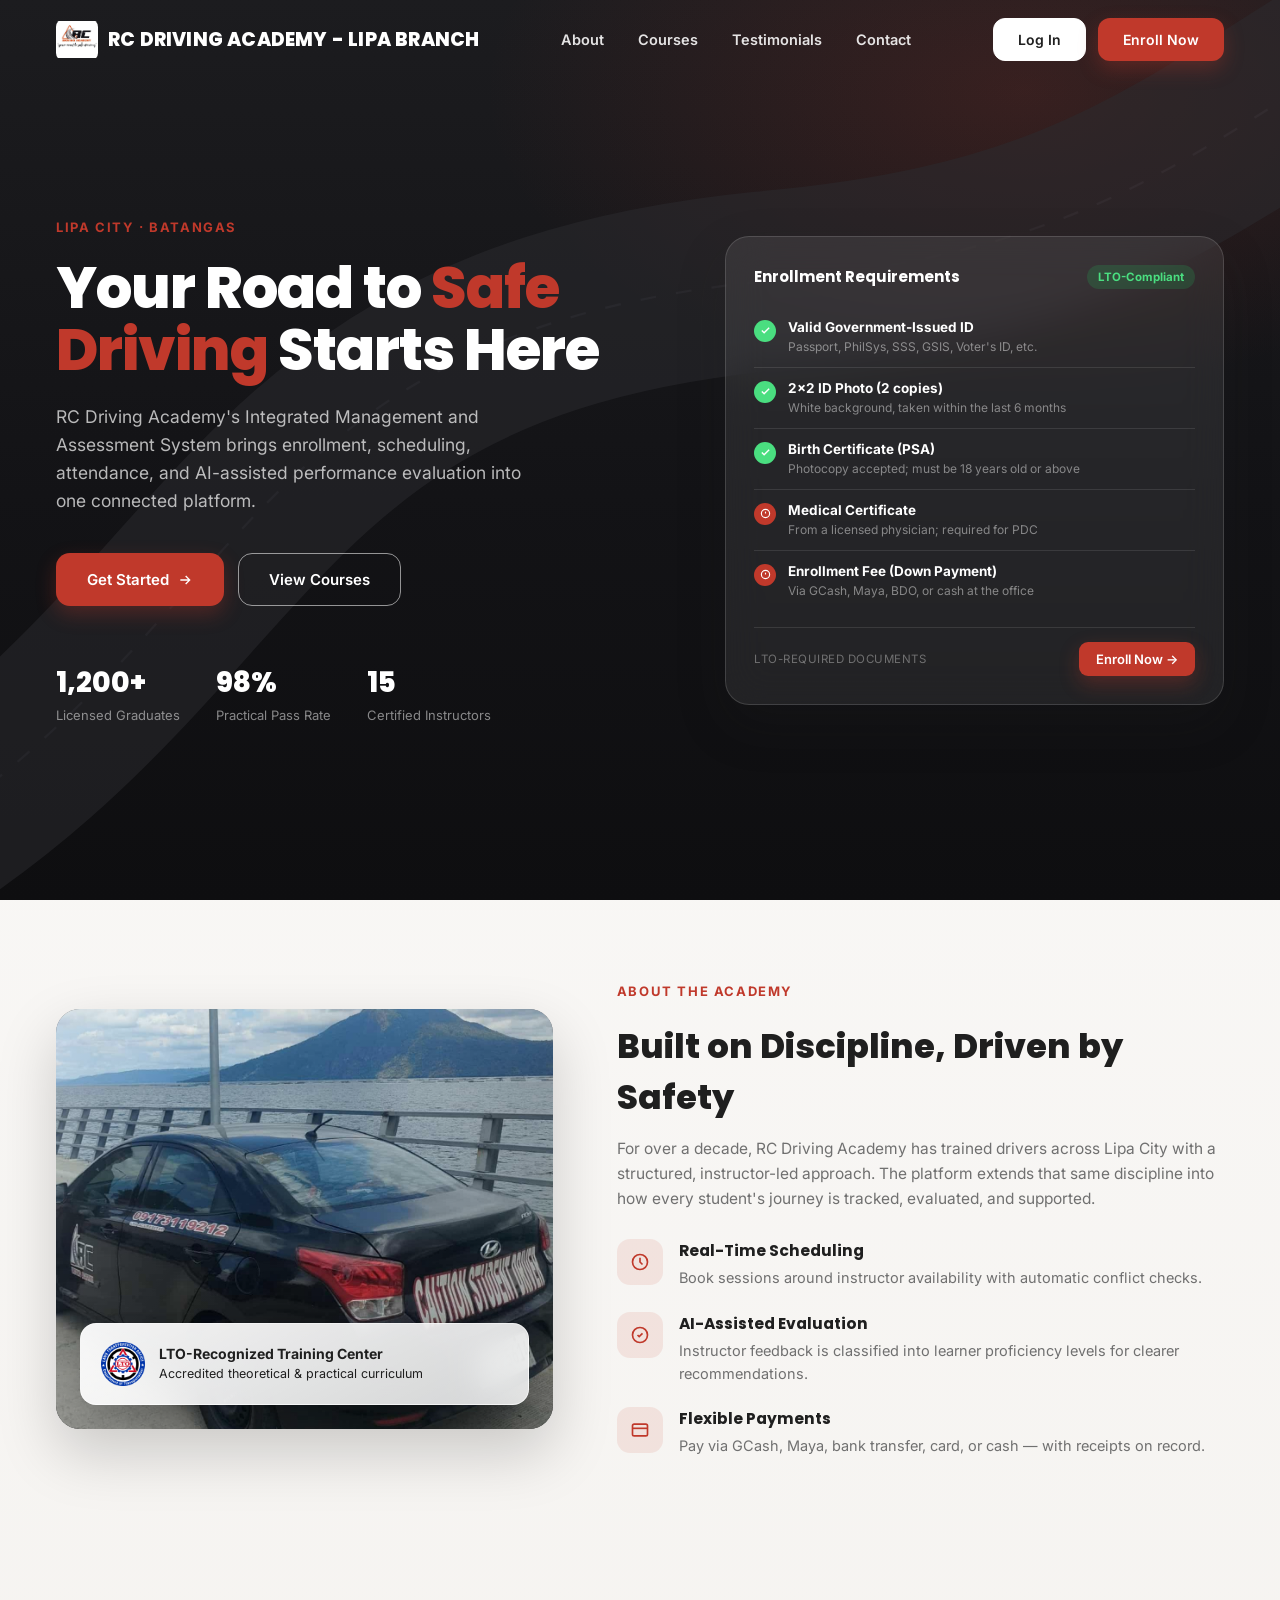
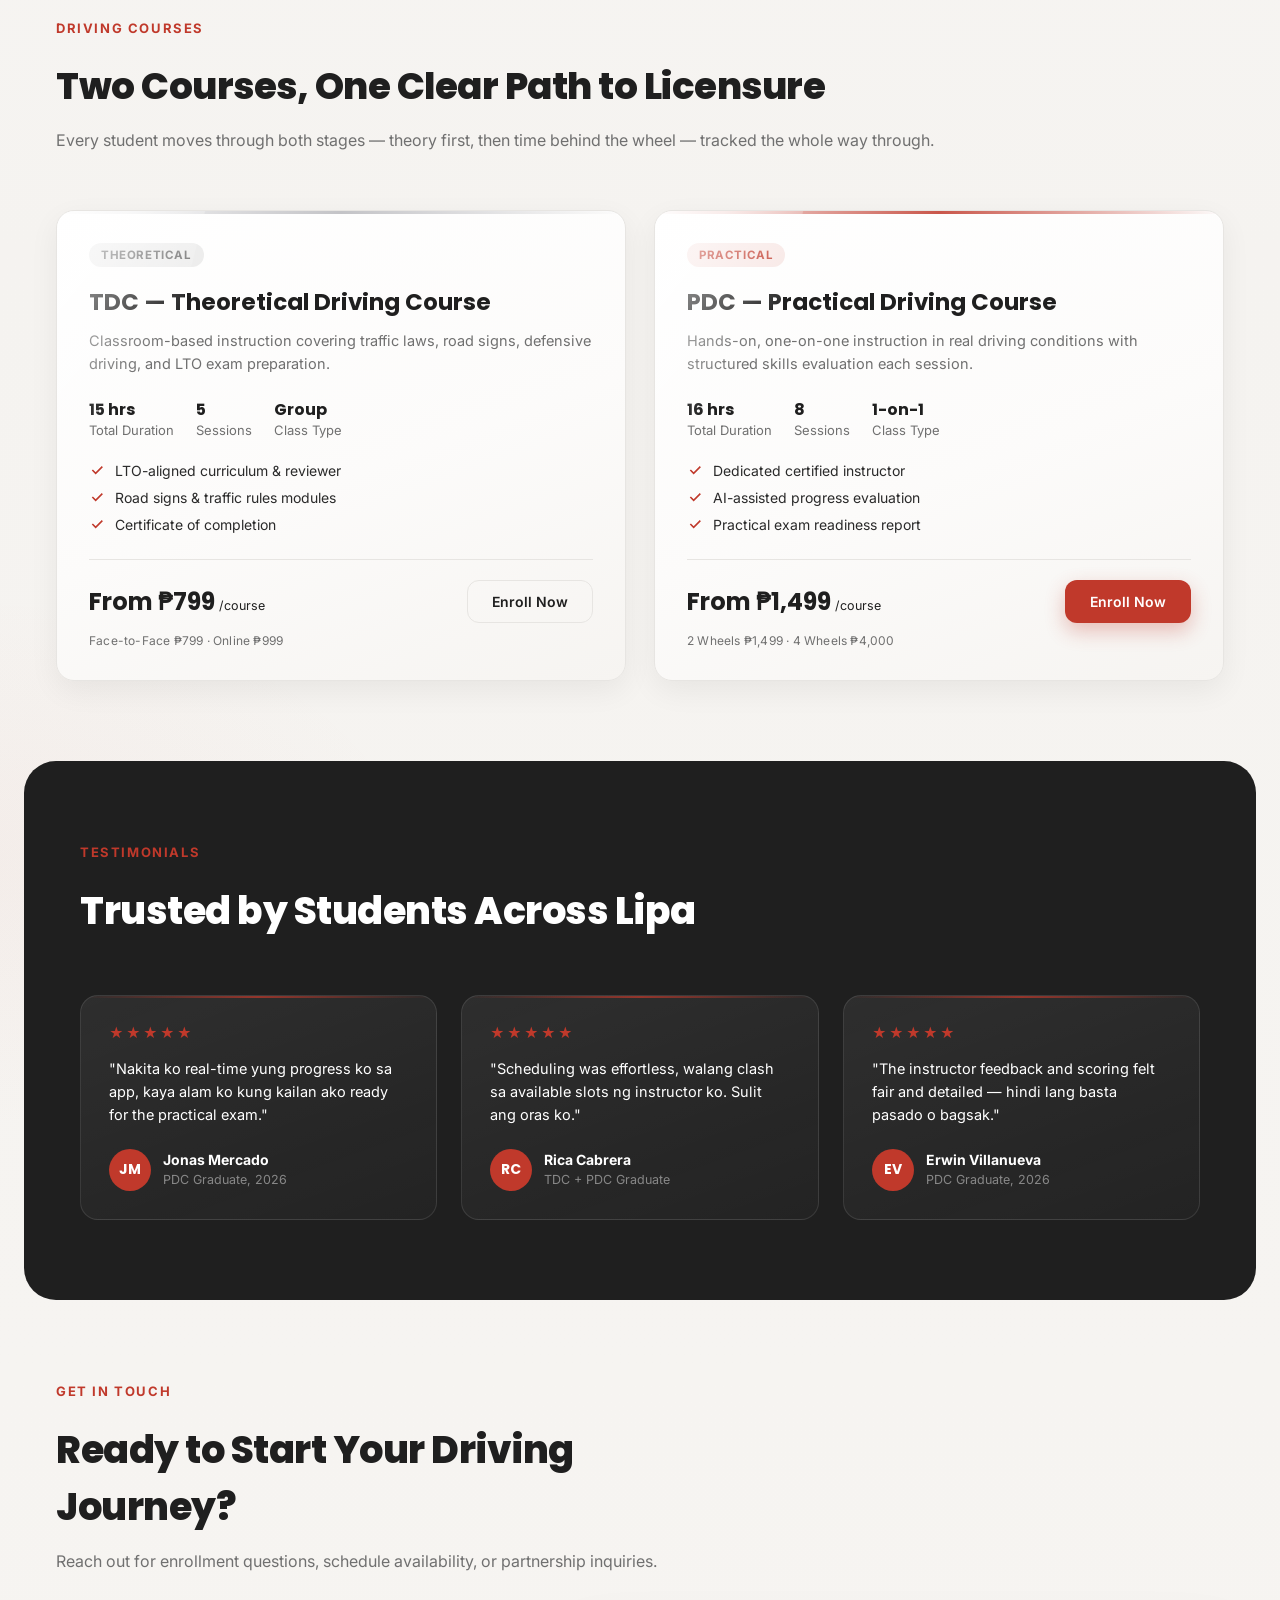
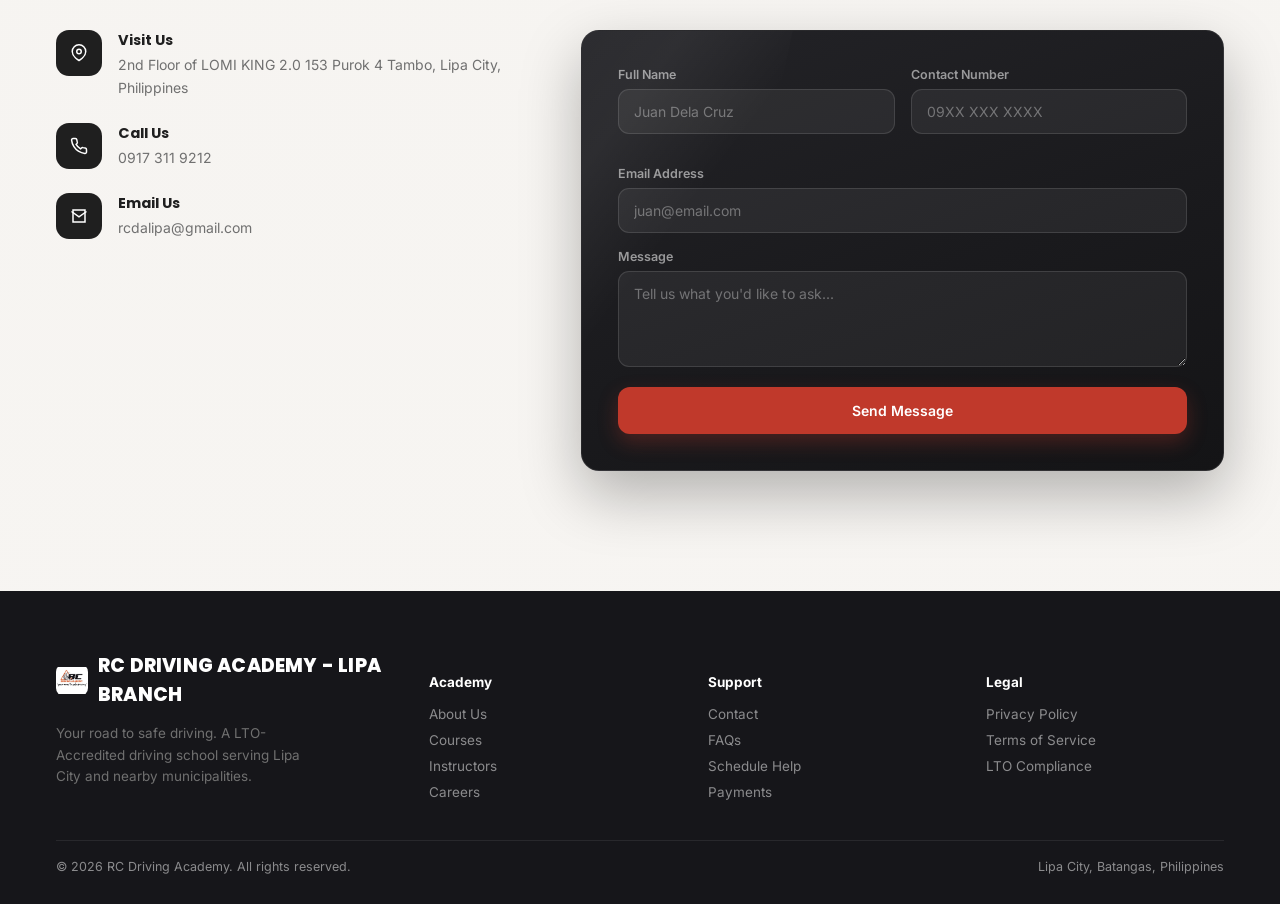
==== commit eb431f15: "A lot of updates" ====
--- a/public/frontend/index.html
+++ b/public/frontend/index.html
@@ -1,15 +1,16 @@
 <!DOCTYPE html>
 <html lang="en">
 <head>
+  <link rel="icon" type="image/png" href="images/icon.png">
 <meta charset="UTF-8">
 <meta name="viewport" content="width=device-width, initial-scale=1.0">
 <title>RC Driving Academy</title>
 <link rel="preconnect" href="https://fonts.googleapis.com">
 <link href="https://fonts.googleapis.com/css2?family=Poppins:wght@400;500;600;700;800&family=Inter:wght@400;500;600;700&family=JetBrains+Mono:wght@500;600;700&display=swap" rel="stylesheet">
-<link rel="stylesheet" href="css/base.css?v=40">
-<link rel="stylesheet" href="css/landing.css?v=40">
-<link rel="stylesheet" href="css/legal.css?v=40">
-<link rel="stylesheet" href="css/responsive.css?v=40">
+<link rel="stylesheet" href="css/base.css?v=66">
+<link rel="stylesheet" href="css/landing.css?v=66">
+<link rel="stylesheet" href="css/legal.css?v=65">
+<link rel="stylesheet" href="css/responsive.css?v=65">
 </head>
 <body>
 
@@ -168,9 +169,10 @@
           <li><svg width="16" height="16" viewBox="0 0 24 24" fill="none" stroke="#C0392B" stroke-width="2.4"><path d="M5 12l5 5L20 7"/></svg> Certificate of completion</li>
         </ul>
         <div class="price-row">
-          <div class="price"><b>₱1,500</b><span> /course</span></div>
+          <div class="price"><b id="tdcPrice">From ₱799</b><span> /course</span></div>
           <button class="btn btn-ghost" onclick="location.href='signup.html'">Enroll Now</button>
         </div>
+        <div class="price-variants" id="tdcVariants">Face-to-Face ₱799 · Online ₱999</div>
       </div>
       <div class="course-card pdc">
         <span class="tag">PRACTICAL</span>
@@ -187,9 +189,10 @@
           <li><svg width="16" height="16" viewBox="0 0 24 24" fill="none" stroke="#C0392B" stroke-width="2.4"><path d="M5 12l5 5L20 7"/></svg> Practical exam readiness report</li>
         </ul>
         <div class="price-row">
-          <div class="price"><b>₱4,500</b><span> /course</span></div>
+          <div class="price"><b id="pdcPrice">From ₱1,499</b><span> /course</span></div>
           <button class="btn btn-primary" onclick="location.href='signup.html'">Enroll Now</button>
         </div>
+        <div class="price-variants" id="pdcVariants">2 Wheels ₱1,499 · 4 Wheels ₱4,000</div>
       </div>
     </div>
   </section>
@@ -424,6 +427,33 @@
     });
   })();
 </script>
-<script src="js/shared.js?v=40"></script>
+<script>
+  /* Live course pricing for the landing cards — always matches what
+     enrollment actually charges (public /api/courses). Static values above
+     are the current correct fees and stay as the no-API fallback. */
+  (async () => {
+    try {
+      const r = await fetch(RCDA_CONFIG.getApiBaseUrl() + '/courses', { headers: { 'Accept': 'application/json' } });
+      if (!r.ok) return;
+      const d = await r.json();
+      const courses = (d && d.courses) || [];
+      const fmt = n => '₱' + Number(n).toLocaleString('en-PH', { maximumFractionDigits: 0 });
+      const strip = (name, type) => name.replace(new RegExp('^' + type + '\\s*-?\\s*'), '');
+      const tdc = courses.filter(c => c.type === 'TDC');
+      const pdc = courses.filter(c => c.type === 'PDC');
+      if (tdc.length && document.getElementById('tdcPrice')) {
+        document.getElementById('tdcPrice').textContent = 'From ' + fmt(Math.min(...tdc.map(c => +c.fee)));
+        document.getElementById('tdcVariants').textContent = tdc.map(c => strip(c.name, 'TDC') + ' ' + fmt(c.fee)).join(' · ');
+      }
+      if (pdc.length && document.getElementById('pdcPrice')) {
+        document.getElementById('pdcPrice').textContent = 'From ' + fmt(Math.min(...pdc.map(c => +c.fee)));
+        document.getElementById('pdcVariants').textContent = pdc.map(c => strip(c.name, 'PDC') + ' ' + fmt(c.fee)).join(' · ');
+      }
+    } catch (e) { /* landing gracefully keeps its static fees */ }
+  })();
+</script>
+<script src="js/config.js?v=66"></script>
+<script src="js/error-handler.js?v=66"></script>
+<script src="js/shared.js?v=78"></script>
 </body>
 </html>
--- a/public/frontend/css/base.css
+++ b/public/frontend/css/base.css
@@ -14,7 +14,10 @@
   html::-webkit-scrollbar,body::-webkit-scrollbar{display:none;}
   *::-webkit-scrollbar{width:0;height:0;}
   *{scrollbar-width:none;}
-  body{font-family:'Inter',sans-serif;color:var(--charcoal);background:var(--cream);-webkit-font-smoothing:antialiased;overflow-x:hidden;}
+  /* overflow-x:clip (instead of hidden) keeps the page from scrolling sideways
+     WITHOUT turning <body> into a scroll container — a scroll container on body
+     breaks the sticky dashboards' topbar, which would scroll away. */
+  body{font-family:'Inter',sans-serif;color:var(--charcoal);background:var(--cream);-webkit-font-smoothing:antialiased;overflow-x:hidden;overflow-x:clip;}
   h1,h2,h3,h4{font-family:'Poppins',sans-serif;margin:0;}
   p{margin:0;line-height:1.6;color:var(--gray);}
   a{text-decoration:none;color:inherit;}
@@ -198,6 +201,7 @@
     background:white;box-shadow:0 2px 10px rgba(0,0,0,0.08);border-bottom:1px solid var(--gray-light);
   }
   .topbar-left{display:flex;align-items:center;gap:14px;}
+  .topbar-logo img{width:34px;height:34px;border-radius:9px;object-fit:cover;background:white;box-shadow:0 1px 4px rgba(0,0,0,0.18);display:block;}
   .topbar-title{font-family:'Poppins';font-weight:700;font-size:16px;color:white;text-shadow:0 1px 2px rgba(0,0,0,0.1);transition:color .25s ease,text-shadow .25s ease;}
   .dash-topbar.scrolled .topbar-title{color:var(--charcoal);text-shadow:none;}
   .topbar-right{display:flex;align-items:center;gap:16px;}
@@ -297,6 +301,17 @@
   .rcda-spinner{width:36px;height:36px;border:3px solid var(--gray-light);border-top-color:var(--orange);border-radius:50%;animation:rcda-spin .8s linear infinite;}
   @keyframes rcda-spin{to{transform:rotate(360deg);}}
 
+  /* ========== FULL-PAGE SPLASH (opaque, shown until data loads) ==========
+     Styled here (not only injected by shared.js) so the splash markup in the
+     dashboard HTML paints opaque from the very first frame — no dashboard
+     flash behind it while the API calls are still in flight. */
+  #rcdaPageLoading{position:fixed;inset:0;z-index:9998;display:flex;align-items:center;justify-content:center;background:var(--cream);opacity:1;visibility:visible;transition:opacity .18s ease,visibility .18s ease;}
+  #rcdaPageLoading:not(.show){opacity:0;visibility:hidden;pointer-events:none;}
+  #rcdaPageLoading .rcda-pl-card{display:flex;flex-direction:column;align-items:center;gap:16px;}
+  #rcdaPageLoading .rcda-pl-spin{width:54px;height:54px;border:4px solid rgba(192,57,43,0.18);border-top-color:#C0392B;border-radius:50%;animation:rcda-pl-spin .8s linear infinite;}
+  #rcdaPageLoading .rcda-pl-label{font-family:'Inter',system-ui,sans-serif;font-size:15px;font-weight:600;color:#C0392B;letter-spacing:.2px;}
+  @keyframes rcda-pl-spin{to{transform:rotate(360deg);}}
+
   /* ========== RCDA CENTERED ALERTS (system-modal style) ========== */
   #rcdaToastRoot{position:fixed;inset:0;z-index:9999;display:flex;align-items:center;justify-content:center;padding:20px;}
   .rcda-toast-overlay{position:fixed;inset:0;display:flex;align-items:center;justify-content:center;background:rgba(16,18,22,0.5);opacity:0;transition:opacity .24s ease;backdrop-filter:blur(2px);cursor:pointer;}
--- a/public/frontend/css/landing.css
+++ b/public/frontend/css/landing.css
@@ -1,4 +1,4 @@
-/* ========== SHOWROOM BACKDROP (keeps the glossy theme going past the hero) ========== */
+﻿/* ========== SHOWROOM BACKDROP (keeps the glossy theme going past the hero) ========== */
 body{
   background:
     radial-gradient(1000px 520px at 88% 4%, rgba(192,57,43,0.07), transparent 62%),
@@ -155,4 +155,8 @@
   height: 44px;
   object-fit: contain;
   display: block;
-}+}
+/* Live course pricing variant line under the price (landing cards). */
+.price-variants {
+  margin-top:10px;font-size:12px;color:var(--gray);letter-spacing:.2px;
+}
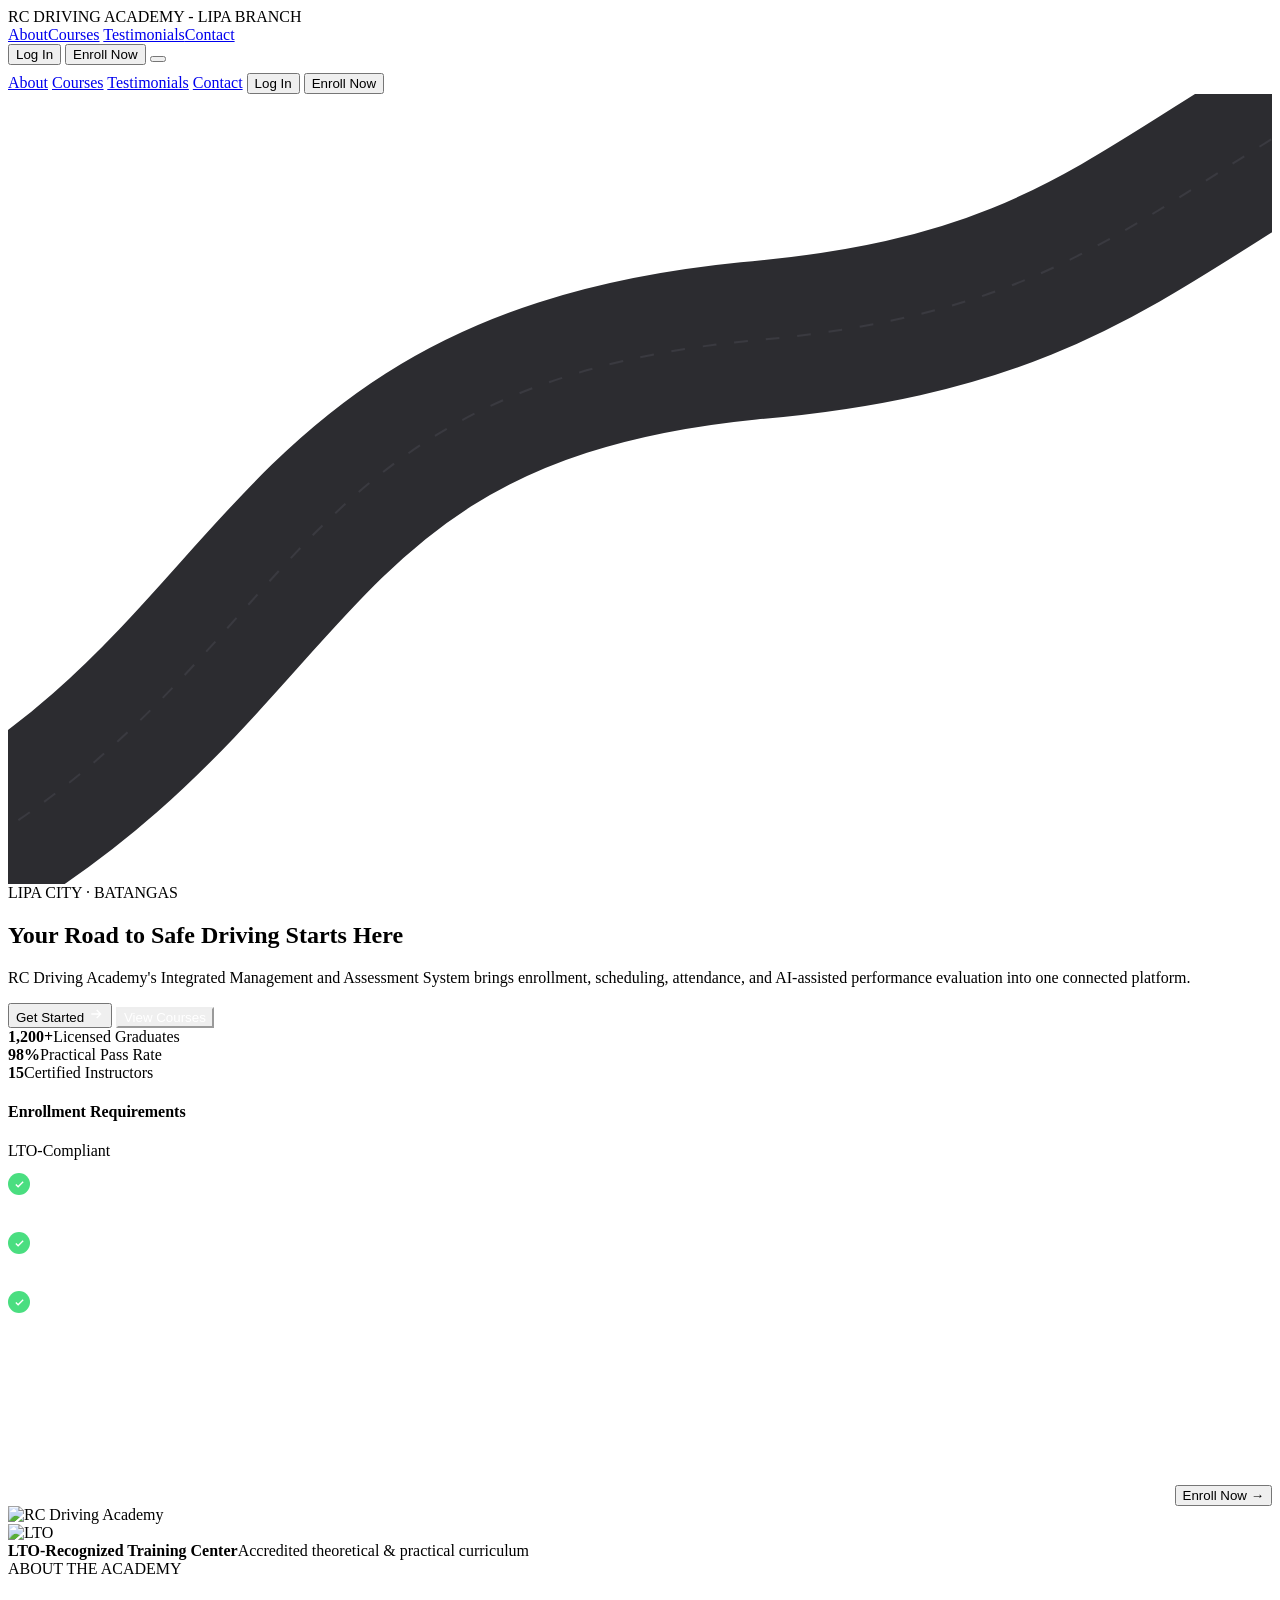
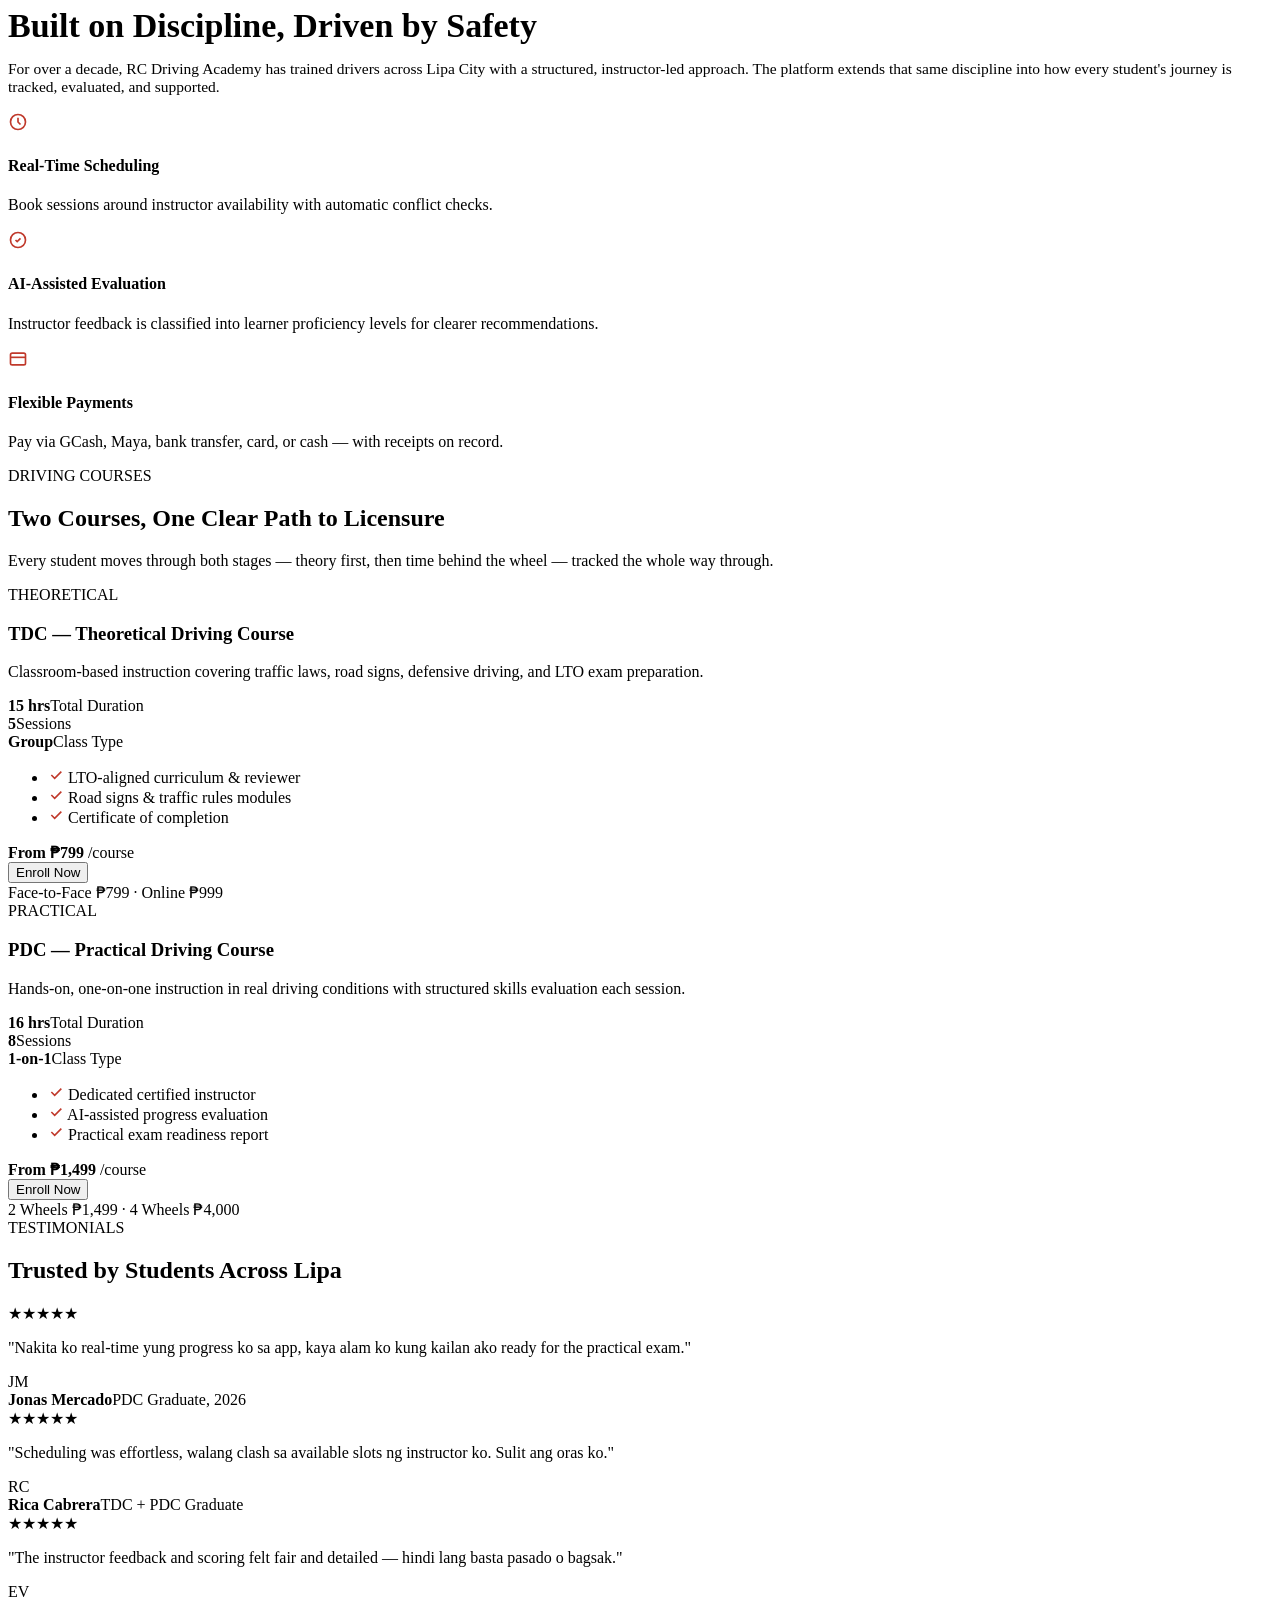
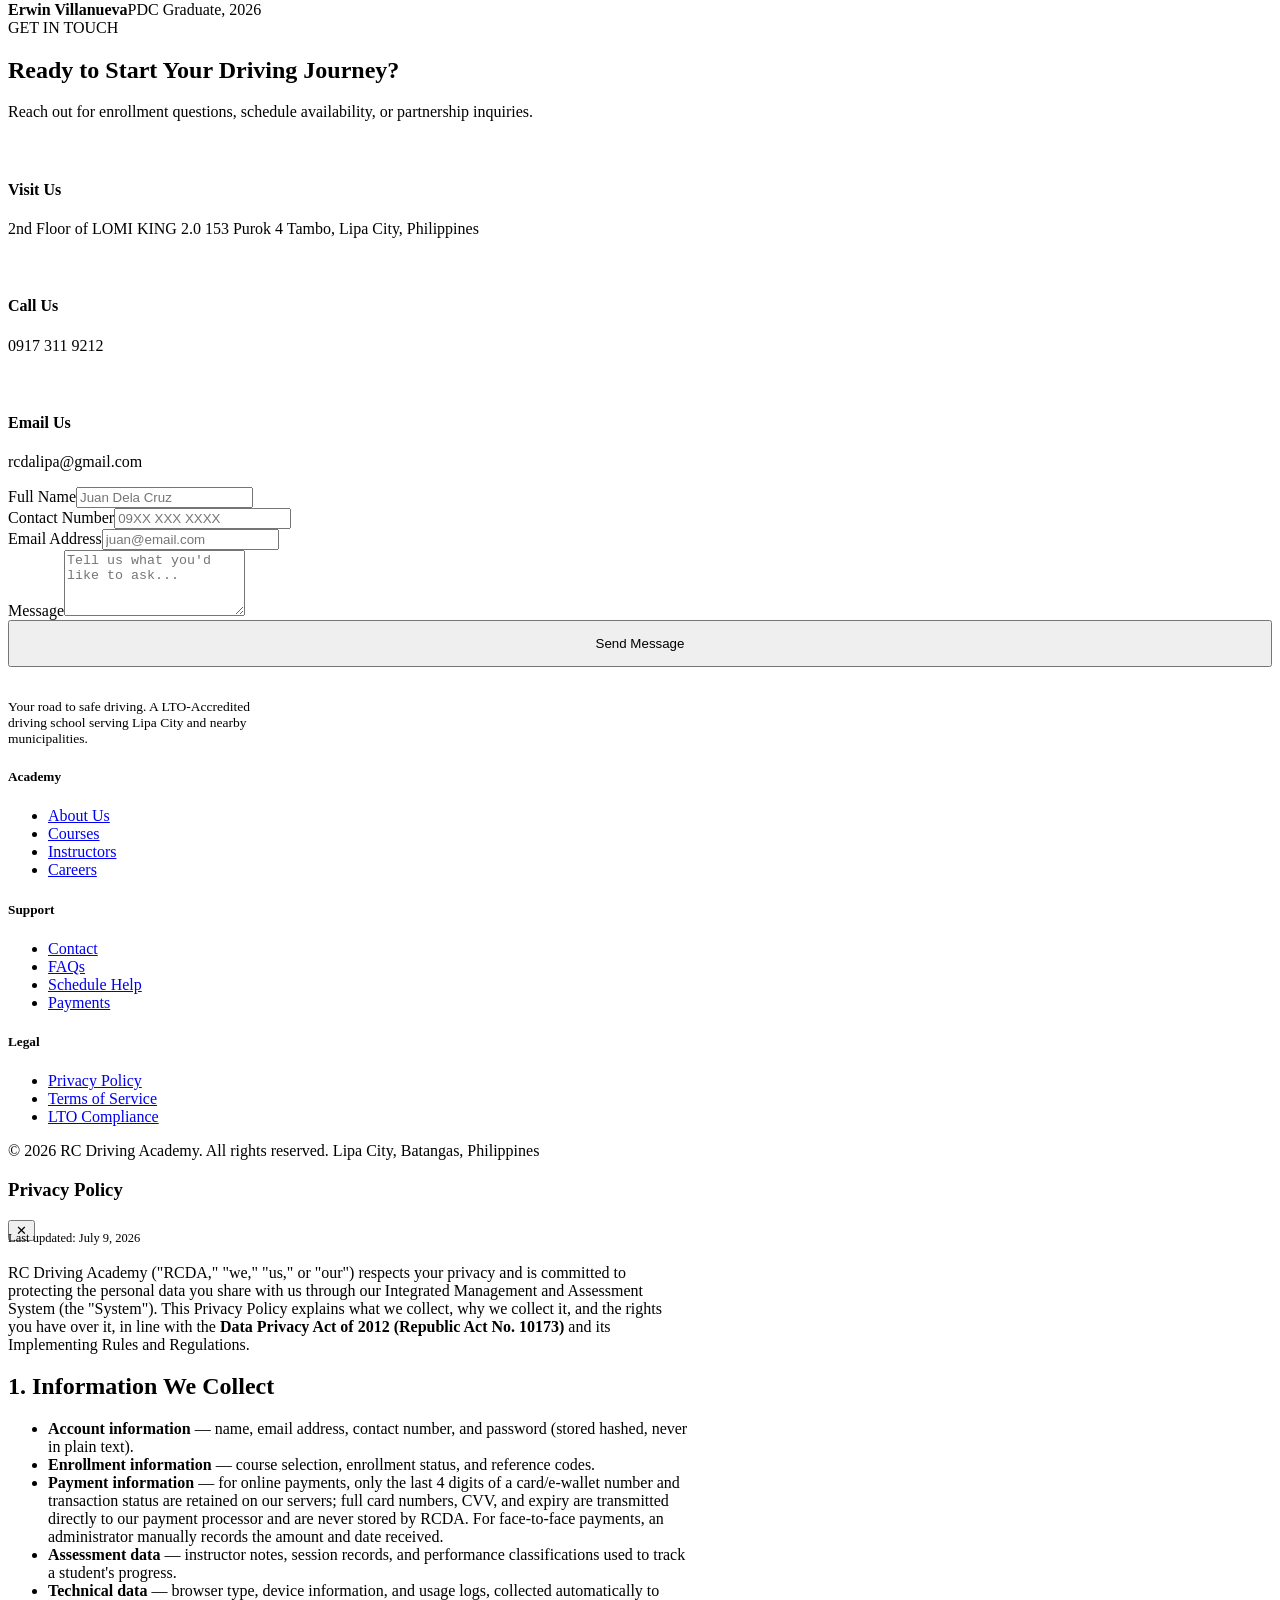
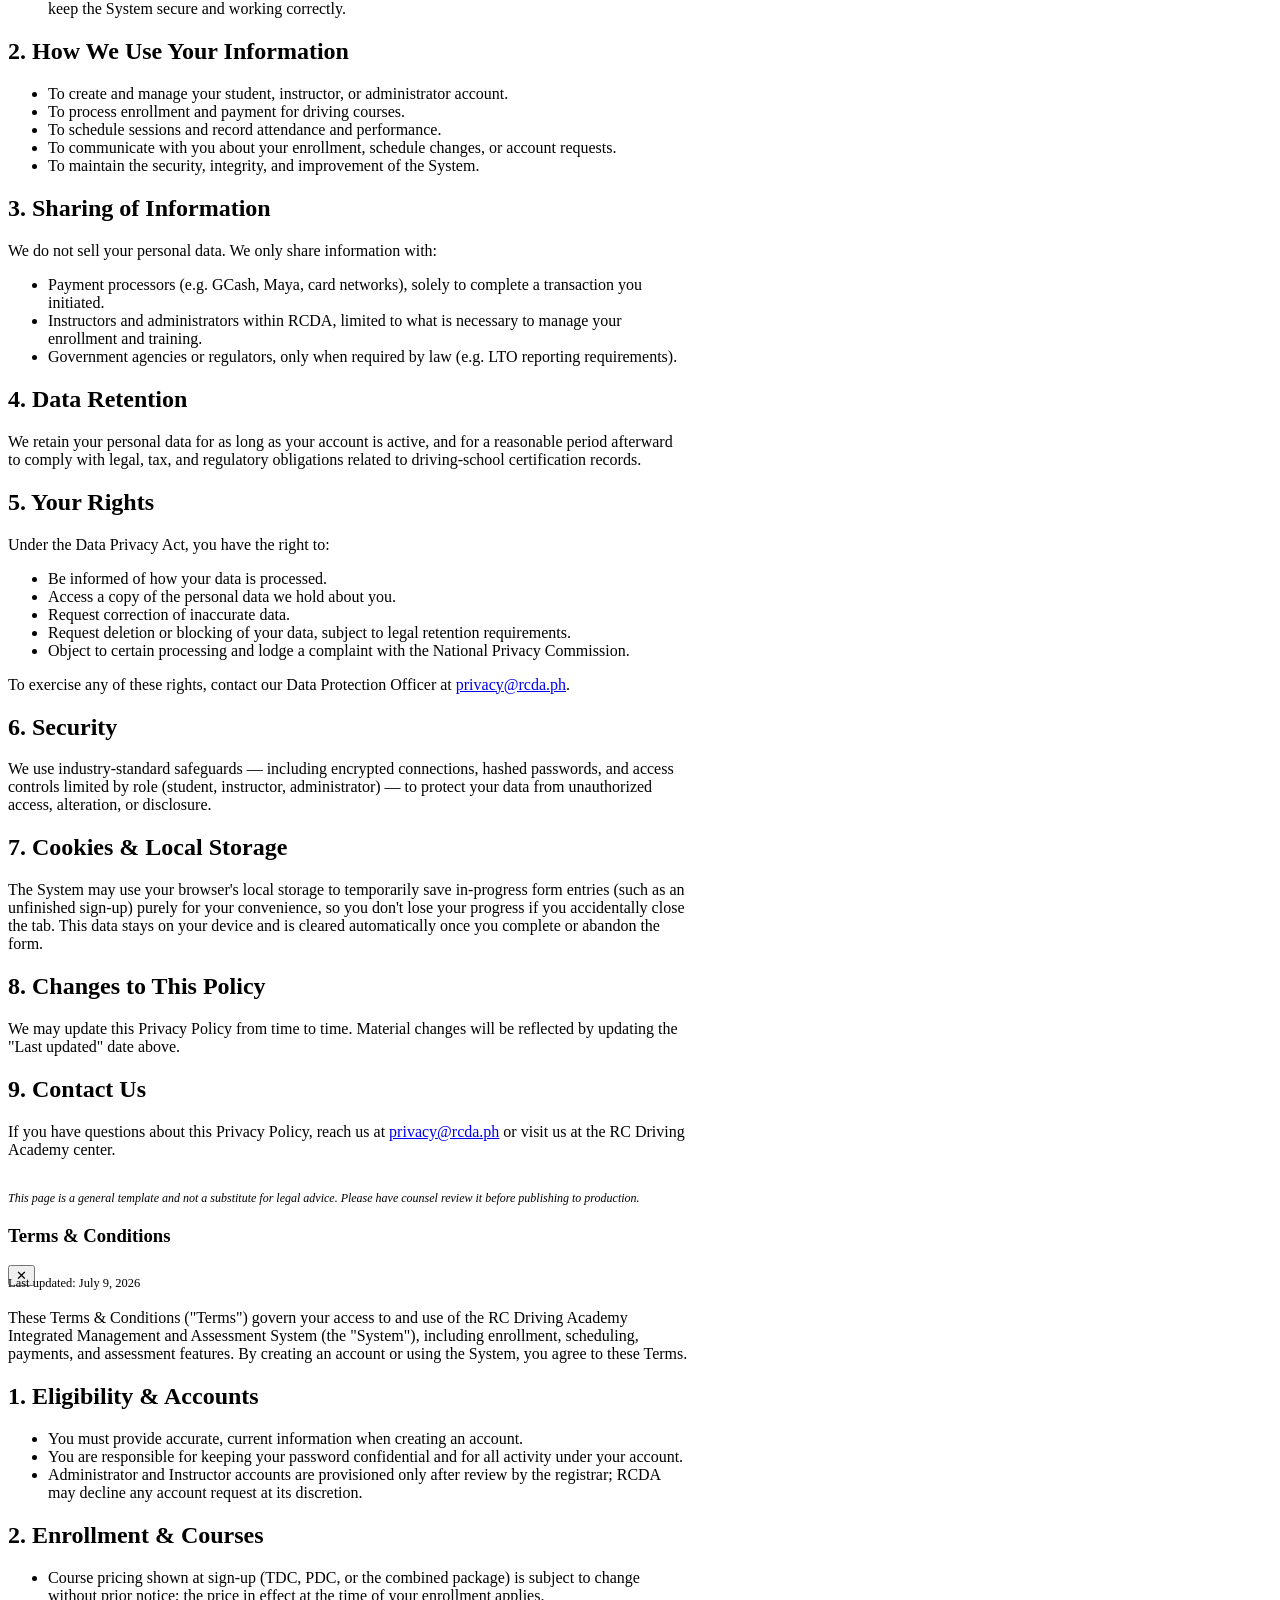
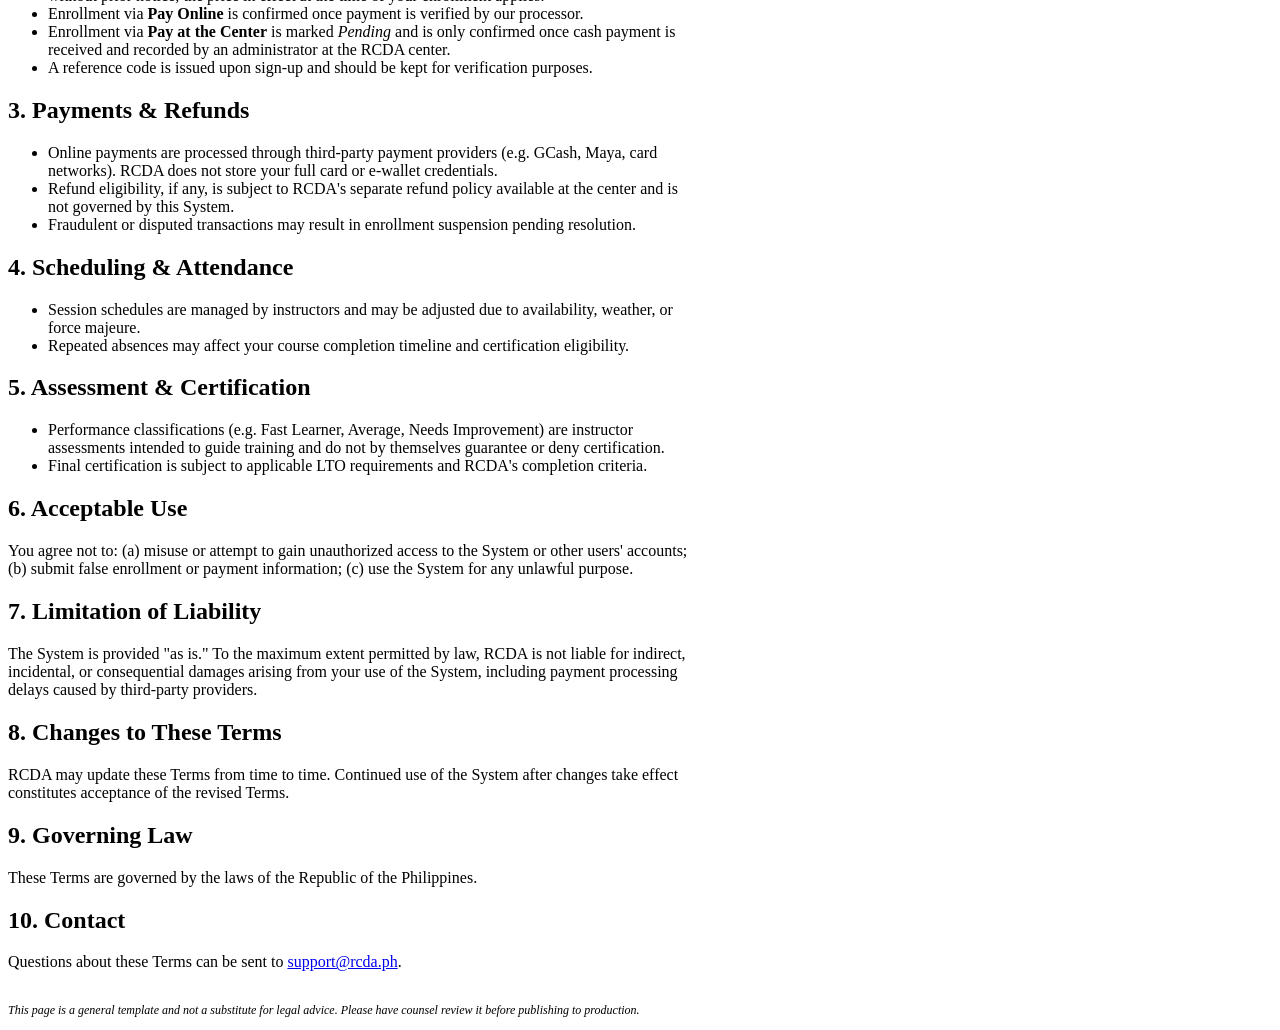
==== commit 44c3217e: "Serve landing page directly at root URL without /frontend/index.html" ====
--- a/public/frontend/index.html
+++ b/public/frontend/index.html
@@ -1,22 +1,27 @@
 <!DOCTYPE html>
 <html lang="en">
 <head>
-  <link rel="icon" type="image/png" href="images/icon.png">
+  <script>
+    if (location.pathname === '/frontend/index.html' || location.pathname === '/frontend/') {
+      history.replaceState(null, '', '/' + location.search + location.hash);
+    }
+  </script>
+  <link rel="icon" type="image/png" href="/frontend/images/icon.png">
 <meta charset="UTF-8">
 <meta name="viewport" content="width=device-width, initial-scale=1.0">
 <title>RC Driving Academy</title>
 <link rel="preconnect" href="https://fonts.googleapis.com">
 <link href="https://fonts.googleapis.com/css2?family=Poppins:wght@400;500;600;700;800&family=Inter:wght@400;500;600;700&family=JetBrains+Mono:wght@500;600;700&display=swap" rel="stylesheet">
-<link rel="stylesheet" href="css/base.css?v=66">
-<link rel="stylesheet" href="css/landing.css?v=66">
-<link rel="stylesheet" href="css/legal.css?v=65">
-<link rel="stylesheet" href="css/responsive.css?v=65">
+<link rel="stylesheet" href="/frontend/css/base.css?v=66">
+<link rel="stylesheet" href="/frontend/css/landing.css?v=66">
+<link rel="stylesheet" href="/frontend/css/legal.css?v=65">
+<link rel="stylesheet" href="/frontend/css/responsive.css?v=65">
 </head>
 <body>
 
   <nav class="nav" id="mainNav">
     <div class="brand">
-      <img src="images/RCDA logo.jpg" alt="RCDA" class="logo" onerror="this.style.display='none';this.nextSibling.style.display='flex'">
+      <img src="/frontend/images/RCDA logo.jpg" alt="RCDA" class="logo" onerror="this.style.display='none';this.nextSibling.style.display='flex'">
       <div class="mark" style="display:none"><svg width="18" height="18" viewBox="0 0 24 24" fill="none"><path d="M12 2L20 20H4L12 2Z" stroke="#C0392B" stroke-width="2" stroke-linejoin="round"/></svg></div>
       <span>RC DRIVING ACADEMY - LIPA BRANCH</span>
     </div>
@@ -25,8 +30,8 @@
       <a href="#testimonials">Testimonials</a><a href="#contact">Contact</a>
     </div>
     <div class="nav-cta">
-      <button class="btn btn-ghost" onclick="location.href='login.html'">Log In</button>
-      <button class="btn btn-primary" onclick="location.href='signup.html'">Enroll Now</button>
+      <button class="btn btn-ghost" onclick="location.href='/frontend/login.html'">Log In</button>
+      <button class="btn btn-primary" onclick="location.href='/frontend/signup.html'">Enroll Now</button>
       <button class="nav-burger" onclick="toggleLandingNav()" aria-label="Open menu" aria-expanded="false">
         <span></span><span></span><span></span>
       </button>
@@ -36,8 +41,8 @@
       <a href="#courses" onclick="toggleLandingNav()">Courses</a>
       <a href="#testimonials" onclick="toggleLandingNav()">Testimonials</a>
       <a href="#contact" onclick="toggleLandingNav()">Contact</a>
-      <button class="btn btn-ghost" style="margin-top:8px;" onclick="location.href='login.html'">Log In</button>
-      <button class="btn btn-primary" style="margin-top:8px;" onclick="location.href='signup.html'">Enroll Now</button>
+      <button class="btn btn-ghost" style="margin-top:8px;" onclick="location.href='/frontend/login.html'">Log In</button>
+      <button class="btn btn-primary" style="margin-top:8px;" onclick="location.href='/frontend/signup.html'">Enroll Now</button>
     </div>
   </nav>
 
@@ -52,7 +57,7 @@
         <h1>Your Road to <span>Safe Driving</span> Starts Here</h1>
         <p class="lead">RC Driving Academy's Integrated Management and Assessment System brings enrollment, scheduling, attendance, and AI-assisted performance evaluation into one connected platform.</p>
         <div class="hero-actions">
-          <button class="btn btn-primary btn-lg" onclick="location.href='login.html'">Get Started
+          <button class="btn btn-primary btn-lg" onclick="location.href='/frontend/login.html'">Get Started
             <svg width="16" height="16" viewBox="0 0 24 24" fill="none" stroke="white" stroke-width="2"><path d="M5 12h14M13 6l6 6-6 6"/></svg>
           </button>
           <button class="btn btn-ghost btn-lg" style="border-color:var(--line);color:white;" onclick="document.getElementById('courses').scrollIntoView({behavior:'smooth'})">View Courses</button>
@@ -108,7 +113,7 @@
         </div>
         <div style="margin-top:16px;padding-top:14px;border-top:1px solid rgba(255,255,255,0.1);display:flex;justify-content:space-between;align-items:center;">
           <span style="font-size:11.5px;color:rgba(255,255,255,0.35);letter-spacing:.5px;">LTO-REQUIRED DOCUMENTS</span>
-          <button class="btn btn-primary btn-sm" onclick="location.href='signup.html'">Enroll Now →</button>
+          <button class="btn btn-primary btn-sm" onclick="location.href='/frontend/signup.html'">Enroll Now →</button>
         </div>
       </div>
     </div>
@@ -117,10 +122,10 @@
   <section class="section" id="about">
     <div class="about-grid">
       <div class="about-visual">
-        <img src="images/RCDA display.jpg" alt="RC Driving Academy">
+        <img src="/frontend/images/RCDA display.jpg" alt="RC Driving Academy">
         <div class="badge-float">
           <div class="ico" id="ltoIco" style="background:transparent;">
-            <img src="images/LTO logo.png" alt="LTO">
+            <img src="/frontend/images/LTO logo.png" alt="LTO">
           </div>
           <div><b>LTO-Recognized Training Center</b><span>Accredited theoretical & practical curriculum</span></div>
         </div>
@@ -170,7 +175,7 @@
         </ul>
         <div class="price-row">
           <div class="price"><b id="tdcPrice">From ₱799</b><span> /course</span></div>
-          <button class="btn btn-ghost" onclick="location.href='signup.html'">Enroll Now</button>
+          <button class="btn btn-ghost" onclick="location.href='/frontend/signup.html'">Enroll Now</button>
         </div>
         <div class="price-variants" id="tdcVariants">Face-to-Face ₱799 · Online ₱999</div>
       </div>
@@ -190,7 +195,7 @@
         </ul>
         <div class="price-row">
           <div class="price"><b id="pdcPrice">From ₱1,499</b><span> /course</span></div>
-          <button class="btn btn-primary" onclick="location.href='signup.html'">Enroll Now</button>
+          <button class="btn btn-primary" onclick="location.href='/frontend/signup.html'">Enroll Now</button>
         </div>
         <div class="price-variants" id="pdcVariants">2 Wheels ₱1,499 · 4 Wheels ₱4,000</div>
       </div>
@@ -258,7 +263,7 @@
     <div class="footer-grid">
       <div>
         <div class="brand" style="color:white;margin-bottom:14px;">
-          <img src="images/RCDA logo.jpg" alt="RCDA" class="logo" style="width:32px;height:32px;" onerror="this.style.display='none';this.nextSibling.style.display='flex'">
+          <img src="/frontend/images/RCDA logo.jpg" alt="RCDA" class="logo" style="width:32px;height:32px;" onerror="this.style.display='none';this.nextSibling.style.display='flex'">
           <div class="mark" style="display:none"><svg width="18" height="18" viewBox="0 0 24 24" fill="none"><path d="M12 2L20 20H4L12 2Z" stroke="#C0392B" stroke-width="2" stroke-linejoin="round"/></svg></div>
           RC DRIVING ACADEMY - LIPA BRANCH
         </div>
@@ -452,8 +457,8 @@
     } catch (e) { /* landing gracefully keeps its static fees */ }
   })();
 </script>
-<script src="js/config.js?v=66"></script>
-<script src="js/error-handler.js?v=66"></script>
-<script src="js/shared.js?v=78"></script>
+<script src="/frontend/js/config.js?v=66"></script>
+<script src="/frontend/js/error-handler.js?v=66"></script>
+<script src="/frontend/js/shared.js?v=78"></script>
 </body>
 </html>
